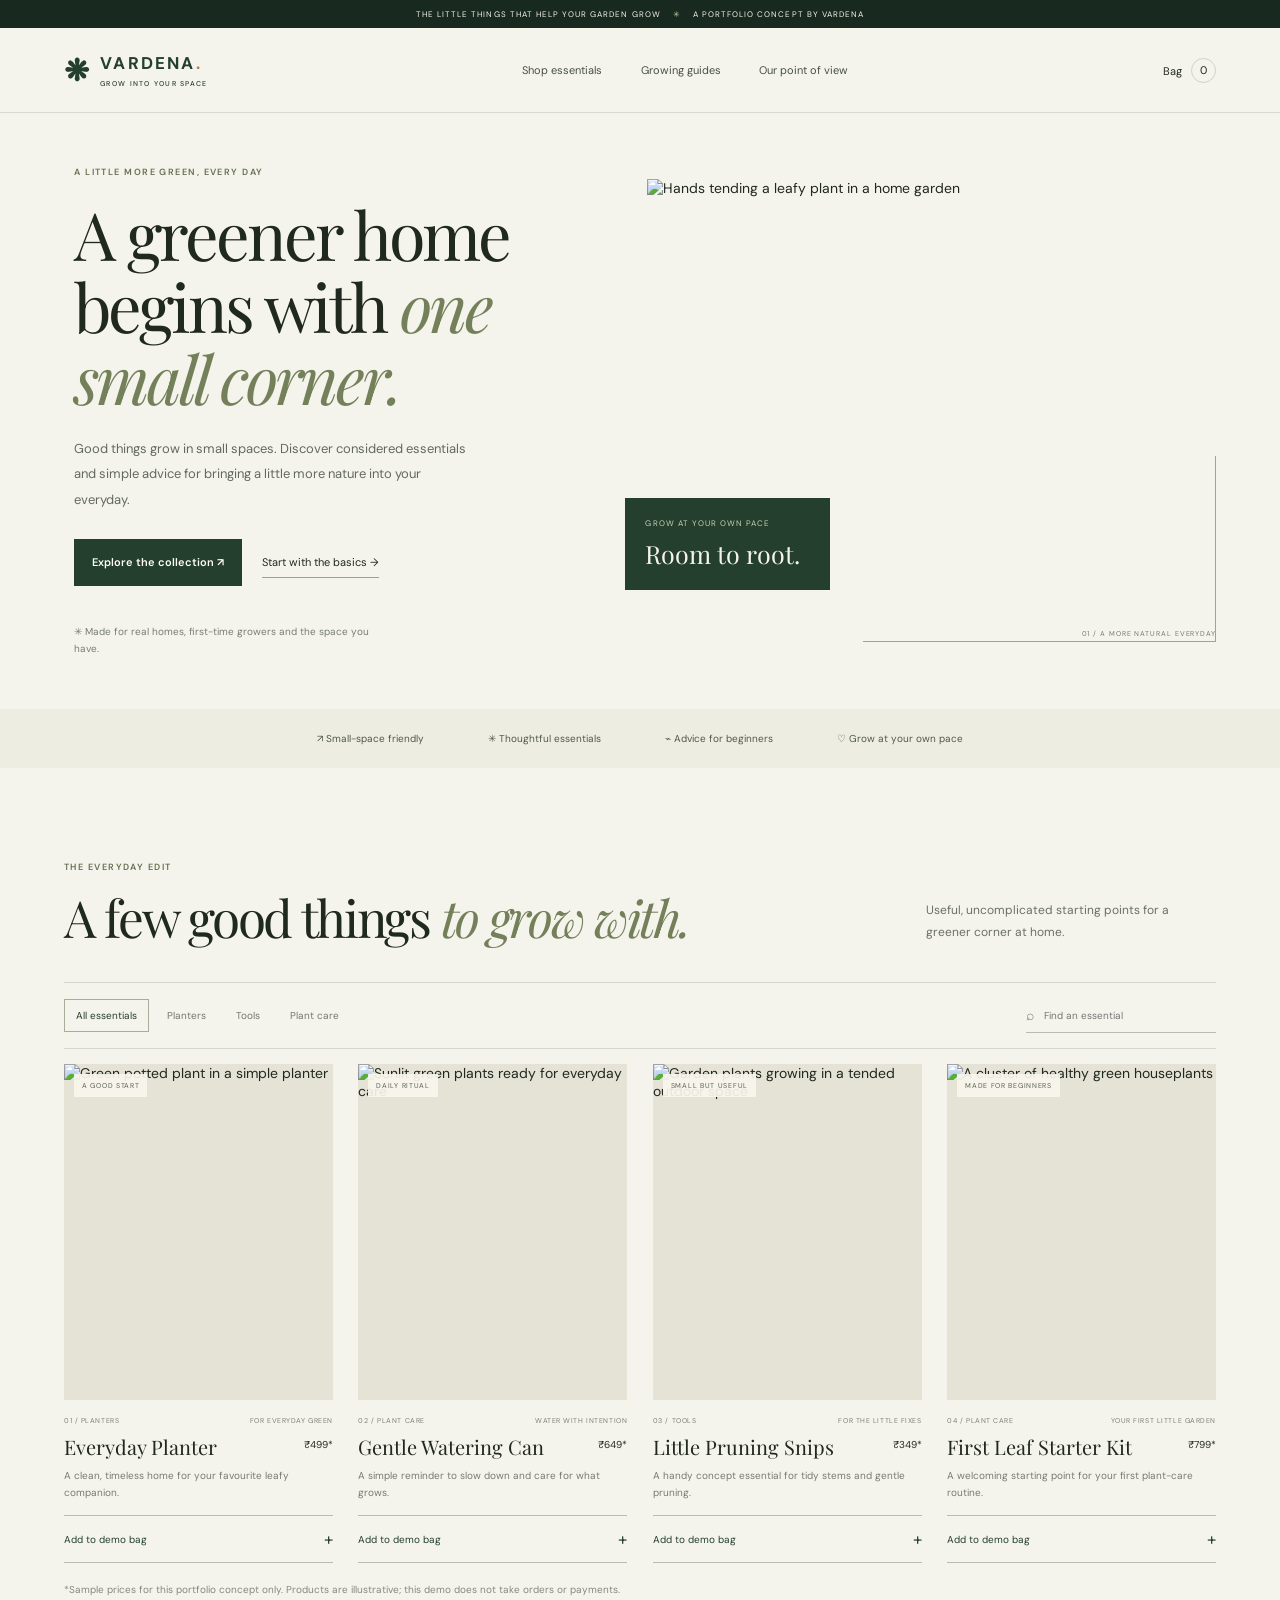
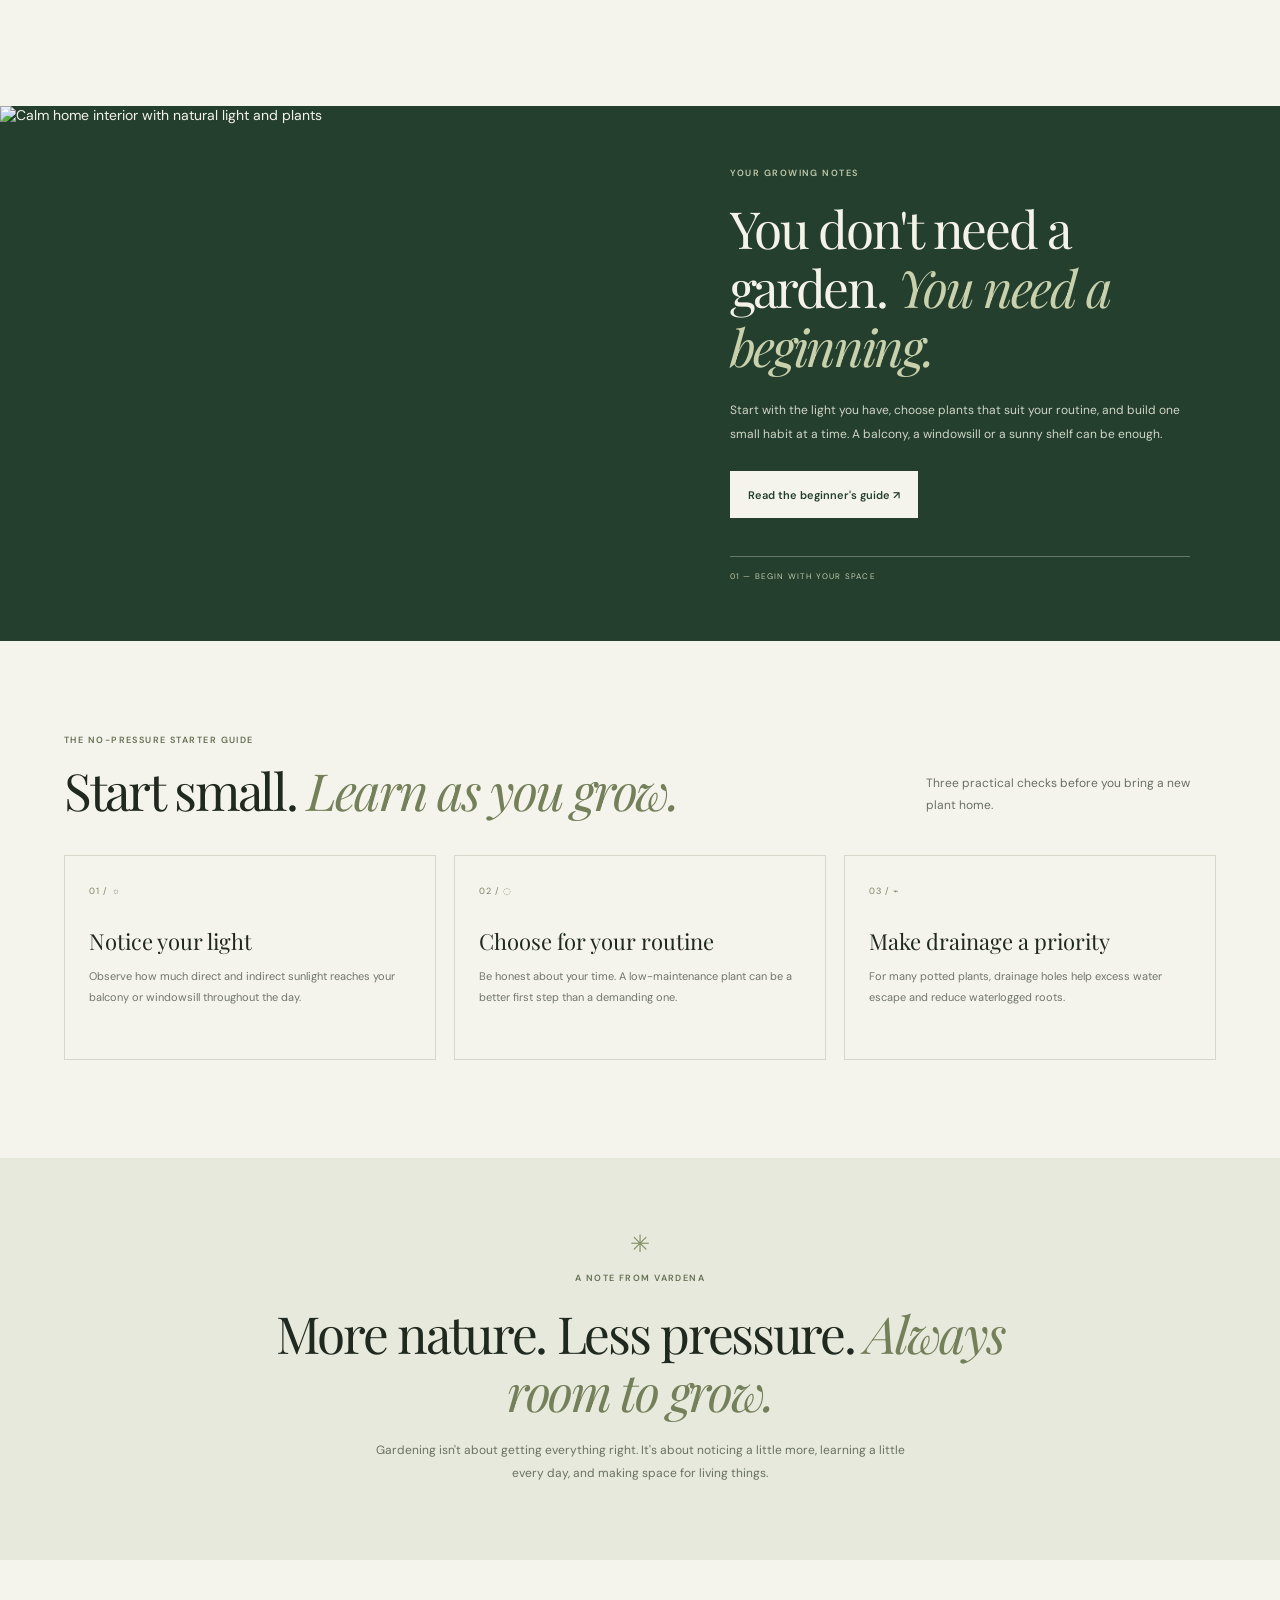
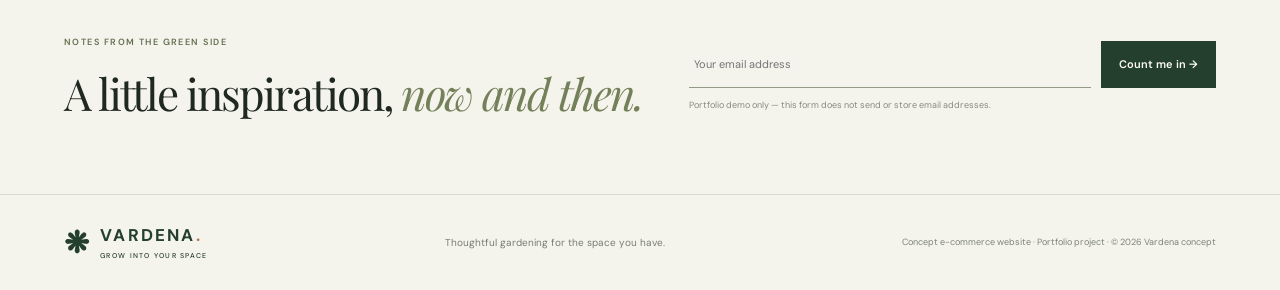
==== index.html @ 40eb4e97 "Add files via upload" ====
<!doctype html>
<html lang="en-IN"><head>
<meta charset="utf-8"><meta name="viewport" content="width=device-width,initial-scale=1">
<meta name="theme-color" content="#f5f4ec">
<meta name="description" content="Thoughtful gardening essentials for balconies, windowsills and small homes. Explore planters, plant-care tools and beginner-friendly growing guides with Vardena.">
<title>Vardena — Thoughtful Gardening for Small Spaces</title>
<meta property="og:title" content="Vardena — Thoughtful Gardening for Small Spaces">
<meta property="og:description" content="Make room for green. Thoughtful gardening essentials for balconies, windowsills and small homes.">
<link rel="preconnect" href="https://fonts.googleapis.com"><link rel="preconnect" href="https://fonts.gstatic.com" crossorigin>
<link href="https://fonts.googleapis.com/css2?family=DM+Sans:wght@400;500;600;700&family=Playfair+Display:wght@400;500;600&display=swap" rel="stylesheet">
<link rel="stylesheet" href="styles.css"><script src="script.js" defer></script></head>
<body><a class="skip" href="#main">Skip to content</a>
<div class="announcement">THE LITTLE THINGS THAT HELP YOUR GARDEN GROW <span>✳</span> A PORTFOLIO CONCEPT BY VARDENA</div>
<header><a class="brand" href="#"><span class="mark">❋</span><span>VARDENA<span class="period">.</span><small>GROW INTO YOUR SPACE</small></span></a><nav><a href="#shop">Shop essentials</a><a href="#guide">Growing guides</a><a href="#about">Our point of view</a></nav><a class="bag" href="#shop">Bag <b id="bag-count">0</b></a></header>
<main id="main">
<section class="hero shell"><div><p class="eyebrow">A LITTLE MORE GREEN, EVERY DAY</p><h1>A greener home begins with <em>one small corner.</em></h1><p class="intro">Good things grow in small spaces. Discover considered essentials and simple advice for bringing a little more nature into your everyday.</p><div class="actions"><a class="button dark" href="#shop">Explore the collection ↗</a><a class="underlink" href="#guide">Start with the basics →</a></div><p class="note">✳ Made for real homes, first-time growers and the space you have.</p></div>
<div class="hero-photo"><img src="https://images.unsplash.com/photo-1416879595882-3373a0480b5b?auto=format&fit=crop&w=1200&q=85" alt="Hands tending a leafy plant in a home garden"><div class="photo-label"><small>GROW AT YOUR OWN PACE</small><strong>Room to root.</strong></div><span class="caption">01 / A MORE NATURAL EVERYDAY</span></div></section>
<div class="values"><span>↗ Small-space friendly</span><span>✳ Thoughtful essentials</span><span>⌁ Advice for beginners</span><span>♡ Grow at your own pace</span></div>
<section class="shop shell" id="shop"><div class="section-head"><div><p class="eyebrow">THE EVERYDAY EDIT</p><h2>A few good things <em>to grow with.</em></h2></div><p>Useful, uncomplicated starting points for a greener corner at home.</p></div>
<div class="tools"><div class="filters"><button class="filter active" data-filter="all" aria-pressed="true">All essentials</button><button class="filter" data-filter="planters" aria-pressed="false">Planters</button><button class="filter" data-filter="tools" aria-pressed="false">Tools</button><button class="filter" data-filter="care" aria-pressed="false">Plant care</button></div><label class="search">⌕ <input id="search" type="search" placeholder="Find an essential" aria-label="Search products"></label></div>
<div class="products">
<article class="product" data-category="planters" data-search="everyday ceramic planter pot plant"><div class="product-image"><span class="tag">A GOOD START</span><img src="https://images.unsplash.com/photo-1485955900006-10f4d324d411?auto=format&fit=crop&w=800&q=80" alt="Green potted plant in a simple planter" loading="lazy"></div><p class="meta">01 / PLANTERS <span>FOR EVERYDAY GREEN</span></p><div class="product-title"><h3>Everyday Planter</h3><span>₹499*</span></div><p class="description">A clean, timeless home for your favourite leafy companion.</p><button class="add" data-add="Everyday Planter">Add to demo bag <span>+</span></button></article>
<article class="product" data-category="care" data-search="watering can gentle watering plant care"><div class="product-image"><span class="tag">DAILY RITUAL</span><img src="https://images.unsplash.com/photo-1501004318641-b39e6451bec6?auto=format&fit=crop&w=800&q=80" alt="Sunlit green plants ready for everyday care" loading="lazy"></div><p class="meta">02 / PLANT CARE <span>WATER WITH INTENTION</span></p><div class="product-title"><h3>Gentle Watering Can</h3><span>₹649*</span></div><p class="description">A simple reminder to slow down and care for what grows.</p><button class="add" data-add="Gentle Watering Can">Add to demo bag <span>+</span></button></article>
<article class="product" data-category="tools" data-search="pruning snips garden tool trim leaves"><div class="product-image"><span class="tag">SMALL BUT USEFUL</span><img src="https://images.unsplash.com/photo-1466692476868-aef1dfb1e735?auto=format&fit=crop&w=800&q=80" alt="Garden plants growing in a tended outdoor space" loading="lazy"></div><p class="meta">03 / TOOLS <span>FOR THE LITTLE FIXES</span></p><div class="product-title"><h3>Little Pruning Snips</h3><span>₹349*</span></div><p class="description">A handy concept essential for tidy stems and gentle pruning.</p><button class="add" data-add="Little Pruning Snips">Add to demo bag <span>+</span></button></article>
<article class="product" data-category="care" data-search="plant starter kit soil beginner leaf care"><div class="product-image"><span class="tag">MADE FOR BEGINNERS</span><img src="https://images.unsplash.com/photo-1497250681960-ef046c08a56e?auto=format&fit=crop&w=800&q=80" alt="A cluster of healthy green houseplants" loading="lazy"></div><p class="meta">04 / PLANT CARE <span>YOUR FIRST LITTLE GARDEN</span></p><div class="product-title"><h3>First Leaf Starter Kit</h3><span>₹799*</span></div><p class="description">A welcoming starting point for your first plant-care routine.</p><button class="add" data-add="First Leaf Starter Kit">Add to demo bag <span>+</span></button></article></div>
<p class="fine">*Sample prices for this portfolio concept only. Products are illustrative; this demo does not take orders or payments.</p><p id="no-results" hidden>No essentials match. Try another word or category.</p></section>
<section class="guide" id="guide"><img src="https://images.unsplash.com/photo-1494438639946-1ebd1d20bf85?auto=format&fit=crop&w=1200&q=80" alt="Calm home interior with natural light and plants" loading="lazy"><div><p class="eyebrow">YOUR GROWING NOTES</p><h2>You don't need a garden. <em>You need a beginning.</em></h2><p>Start with the light you have, choose plants that suit your routine, and build one small habit at a time. A balcony, a windowsill or a sunny shelf can be enough.</p><a class="button light" href="#starter">Read the beginner's guide ↗</a><small>01 — BEGIN WITH YOUR SPACE</small></div></section>
<section class="starter shell" id="starter"><div class="section-head"><div><p class="eyebrow">THE NO-PRESSURE STARTER GUIDE</p><h2>Start small. <em>Learn as you grow.</em></h2></div><p>Three practical checks before you bring a new plant home.</p></div><div class="tips"><article><span>01 / ☼</span><h3>Notice your light</h3><p>Observe how much direct and indirect sunlight reaches your balcony or windowsill throughout the day.</p></article><article><span>02 / ◌</span><h3>Choose for your routine</h3><p>Be honest about your time. A low-maintenance plant can be a better first step than a demanding one.</p></article><article><span>03 / ⌁</span><h3>Make drainage a priority</h3><p>For many potted plants, drainage holes help excess water escape and reduce waterlogged roots.</p></article></div></section>
<section class="manifesto" id="about"><span>✳</span><p class="eyebrow">A NOTE FROM VARDENA</p><h2>More nature. Less pressure. <em>Always room to grow.</em></h2><p>Gardening isn't about getting everything right. It's about noticing a little more, learning a little every day, and making space for living things.</p></section>
<section class="newsletter shell"><div><p class="eyebrow">NOTES FROM THE GREEN SIDE</p><h2>A little inspiration, <em>now and then.</em></h2></div><form id="newsletter"><label class="visually-hidden" for="email">Email address</label><input id="email" type="email" placeholder="Your email address" required><button class="button dark" type="submit">Count me in →</button><p id="form-note">Portfolio demo only — this form does not send or store email addresses.</p></form></section>
</main><footer><a class="brand" href="#"><span class="mark">❋</span><span>VARDENA<span class="period">.</span><small>GROW INTO YOUR SPACE</small></span></a><p>Thoughtful gardening for the space you have.</p><small>Concept e-commerce website · Portfolio project · © 2026 Vardena concept</small></footer><div id="toast" role="status" aria-live="polite"></div>
</body></html>
---- styles.css ----
:root{--paper:#f5f4ec;--deep:#eeede2;--ink:#20291f;--forest:#243f2e;--dark:#182a20;--muted:#687064;--serif:"Playfair Display",Georgia,serif;--sans:"DM Sans",Arial,sans-serif}*{box-sizing:border-box}html{scroll-behavior:smooth;scroll-padding-top:85px}body{margin:0;background:var(--paper);color:var(--ink);font:14px var(--sans)}a{color:inherit;text-decoration:none}img{display:block;max-width:100%}button,input{font:inherit}button:focus-visible,a:focus-visible,input:focus-visible{outline:2px solid #71855c;outline-offset:3px}.skip{position:absolute;top:-100px}.skip:focus{top:8px;left:8px;background:var(--forest);color:white;padding:12px;z-index:10}.announcement{background:var(--dark);color:#f5f2e8;text-align:center;padding:9px;font-size:8px;letter-spacing:.13em}.announcement span{color:#c6cda8;margin:0 9px}header{min-height:85px;padding:12px 5%;display:flex;align-items:center;justify-content:space-between;gap:20px;border-bottom:1px solid #d9d9ce}.brand{display:flex;align-items:center;gap:9px;color:var(--forest);font-weight:700;letter-spacing:.13em;font-size:17px}.mark{font-size:30px}.brand small{display:block;margin-top:5px;font-size:7px;font-weight:500;letter-spacing:.18em}.period{color:#b57b52}nav{display:flex;gap:clamp(14px,3vw,40px);font-size:11px;color:#465044}.bag{font-size:11px}.bag b{display:inline-grid;place-items:center;border:1px solid #d0d2c6;border-radius:50%;width:25px;height:25px;margin-left:6px;font-weight:400}.shell{width:min(1280px,90%);margin:auto}.hero{display:grid;grid-template-columns:.95fr 1.05fr;align-items:center;gap:6%;padding-top:52px;padding-bottom:52px}.hero>div:first-child{padding-left:2%;max-width:510px}.eyebrow{font-size:9px;letter-spacing:.16em;font-weight:600;color:#647052;margin:0 0 18px;line-height:1.7}h1,h2{font-family:var(--serif);font-weight:400;letter-spacing:-.045em}h1{font-size:clamp(43px,5.2vw,70px);line-height:1.08;margin:0 0 22px}h1 em,h2 em{color:#74805a;font-weight:400}.intro{font-size:13px;line-height:1.95;color:#626a5f;max-width:400px;margin-bottom:27px}.actions{display:flex;align-items:center;gap:20px;flex-wrap:wrap}.button{display:inline-flex;align-items:center;justify-content:center;gap:14px;min-height:47px;padding:0 18px;font-size:11px;font-weight:600;border:0;cursor:pointer}.dark{background:var(--forest);color:#fffdf4}.dark:hover{background:#35543a}.light{background:var(--paper);color:var(--forest)}.underlink{font-size:11px;border-bottom:1px solid #9aa18d;padding:8px 0}.note{margin:37px 0 0;max-width:300px;color:#777d70;font-size:10px;line-height:1.7}.hero-photo{position:relative;padding:0 18px 23px 0}.hero-photo>img{width:100%;height:440px;object-fit:cover}.hero-photo:after{content:"";position:absolute;right:0;bottom:0;width:62%;height:40%;border-right:1px solid #a0a77c;border-bottom:1px solid #a0a77c;pointer-events:none}.photo-label{position:absolute;left:-22px;bottom:52px;background:var(--forest);color:#f5f2e8;padding:20px;width:205px}.photo-label small{display:block;font-size:8px;letter-spacing:.13em;color:#c9d0ae;margin-bottom:9px}.photo-label strong{font:25px var(--serif)}.caption{position:absolute;bottom:4px;right:0;color:#747b6b;font-size:7px;letter-spacing:.13em}.values{display:flex;justify-content:center;gap:clamp(20px,5vw,75px);flex-wrap:wrap;background:var(--deep);padding:23px 5%;color:#505a49;font-size:10px}.shop,.starter{padding-top:92px;padding-bottom:98px}.section-head{display:flex;align-items:end;justify-content:space-between;gap:35px;margin-bottom:35px}.section-head .eyebrow{margin-bottom:13px}h2{font-size:clamp(35px,4vw,52px);line-height:1.15;margin:0}.section-head>p{max-width:290px;color:#697064;font-size:12px;line-height:1.85;margin:0 0 4px}.tools{display:flex;justify-content:space-between;align-items:center;gap:20px;padding:15px 0;border-block:1px solid #d5d7ca;margin-bottom:15px}.filters{display:flex;flex-wrap:wrap;gap:6px}.filter{background:transparent;border:1px solid transparent;padding:9px 11px;color:#72786d;font-size:10px;cursor:pointer}.filter.active,.filter:hover{border-color:#a7ad99;color:var(--forest)}.search{display:flex;align-items:center;gap:8px;border-bottom:1px solid #b8bcae;padding:8px 0;min-width:190px;color:#747b6c}.search input{border:0;outline:0;background:transparent;min-width:0;width:100%;font-size:10px}.products{display:grid;grid-template-columns:repeat(4,minmax(0,1fr));gap:clamp(14px,2vw,28px)}.product[hidden]{display:none}.product-image{position:relative;aspect-ratio:.8;overflow:hidden;background:#e5e2d6}.product-image img{width:100%;height:100%;object-fit:cover;transition:transform .4s}.product-image:hover img{transform:scale(1.04)}.tag{position:absolute;z-index:1;left:10px;top:10px;background:#f8f6edeb;padding:7px 8px;font-size:7px;letter-spacing:.1em;color:#59624f}.meta{display:flex;justify-content:space-between;gap:5px;margin:16px 0 9px;font-size:7px;letter-spacing:.08em;color:#7b8173}.meta span{text-align:right}.product-title{display:flex;justify-content:space-between;gap:8px;align-items:start}.product-title h3{font:20px/1.3 var(--serif);margin:0 0 7px}.product-title>span{font-size:10px;padding-top:4px;white-space:nowrap}.description{min-height:36px;color:#767b70;font-size:10px;line-height:1.7;margin:0 0 12px}.add{width:100%;display:flex;justify-content:space-between;align-items:center;background:transparent;border:0;border-block:1px solid #b7bdae;padding:12px 0;font-size:10px;color:var(--forest);cursor:pointer}.add span{font-size:17px}.fine,#no-results{font-size:10px;line-height:1.7;color:#84897d;margin-top:18px}.guide{display:grid;grid-template-columns:1fr 1fr;background:var(--forest);color:#f5f3e9}.guide>img{width:100%;height:100%;min-height:450px;object-fit:cover}.guide>div{padding:60px clamp(35px,7vw,105px);display:flex;flex-direction:column;align-items:flex-start;justify-content:center}.guide .eyebrow{color:#c1c9ab}.guide h2{font-size:clamp(36px,4vw,52px);margin-bottom:22px}.guide h2 em{color:#c8d0ac}.guide div>p:not(.eyebrow){font-size:12px;line-height:2;color:#d0d5c6;margin:0 0 25px}.guide small{margin-top:38px;padding-top:14px;border-top:1px solid #ffffff4d;width:100%;font-size:8px;letter-spacing:.15em;color:#c1c9ab}.tips{display:grid;grid-template-columns:repeat(3,1fr);gap:18px}.tips article{border:1px solid #d5d7ca;padding:24px;min-height:205px}.tips article>span{font-size:9px;letter-spacing:.12em;color:#7a8564}.tips h3{font:22px var(--serif);margin:28px 0 10px}.tips p{font-size:11px;line-height:1.85;color:#70766b;margin:0}.manifesto{background:#e8e9dd;text-align:center;padding:70px 7% 75px}.manifesto>span{font-size:24px;color:#87936a}.manifesto .eyebrow{margin:12px 0 17px}.manifesto h2{max-width:750px;margin:0 auto 18px}.manifesto>p:last-child{max-width:540px;margin:auto;font-size:12px;line-height:1.9;color:#697064}.newsletter{display:grid;grid-template-columns:1fr .9fr;gap:40px;align-items:center;padding-top:75px;padding-bottom:75px}.newsletter h2{font-size:clamp(33px,3.5vw,44px)}.newsletter form{display:grid;grid-template-columns:1fr auto;gap:10px}.newsletter input{min-width:0;border:0;border-bottom:1px solid #929987;background:transparent;padding:0 5px;min-height:47px;font-size:11px}.newsletter form p{grid-column:1/-1;color:#858a7f;font-size:9px;line-height:1.7;margin:0}footer{display:flex;align-items:center;justify-content:space-between;gap:22px;flex-wrap:wrap;border-top:1px solid #d9d9ce;padding:28px 5%}footer p{font-size:10px;color:#777d71;margin:0}footer>small{font-size:9px;color:#7c8276}#toast{position:fixed;right:20px;bottom:20px;max-width:min(380px,calc(100vw - 40px));z-index:20;background:var(--dark);color:#f7f4e9;padding:14px 18px;font-size:11px;line-height:1.6;box-shadow:0 8px 30px #0002;opacity:0;transform:translateY(10px);transition:.2s;pointer-events:none}#toast.show{opacity:1;transform:translateY(0)}.visually-hidden{position:absolute;width:1px;height:1px;padding:0;margin:-1px;overflow:hidden;clip:rect(0,0,0,0);white-space:nowrap;border:0}
@media(max-width:850px){header nav{gap:13px;font-size:10px}.hero{gap:4%}.hero-photo>img{height:370px}.products{grid-template-columns:repeat(2,minmax(0,1fr));gap:32px 20px}.guide>div{padding:42px 6%}.newsletter{gap:22px}}
@media(max-width:620px){html{scroll-padding-top:70px}.announcement{font-size:7px;letter-spacing:.06em}header{min-height:74px;flex-wrap:wrap;padding:13px 5%;gap:13px}.brand{font-size:15px}.mark{font-size:27px}header nav{order:3;width:100%;justify-content:space-between;border-top:1px solid #d9d9ce;padding-top:10px;font-size:10px}.bag{margin-left:auto}.hero{grid-template-columns:1fr;padding-top:40px;padding-bottom:42px;gap:27px}.hero>div:first-child{padding:0}h1{font-size:clamp(42px,11.5vw,60px)}.intro{font-size:13px}.note{margin-top:26px}.hero-photo{margin-left:12px;padding-right:13px}.hero-photo>img{height:330px}.photo-label{left:-12px;bottom:40px;width:185px;padding:17px}.values{justify-content:flex-start;gap:15px 20px;padding:18px 5%;font-size:9px}.values span{width:calc(50% - 10px)}.shop,.starter{padding-top:62px;padding-bottom:65px}.section-head{display:block;margin-bottom:25px}.section-head>p{margin-top:14px}.tools{align-items:stretch;flex-direction:column;gap:9px}.filter{padding:8px;font-size:9px}.search{width:100%}.products{gap:27px 13px}.product-image{aspect-ratio:.74}.tag{left:7px;top:7px;font-size:6px;padding:6px}.meta{flex-direction:column;margin-top:12px}.meta span{text-align:left}.product-title{display:block}.product-title h3{font-size:18px;margin-bottom:4px}.product-title>span{display:block;padding:0 0 7px}.description{min-height:0}.add{font-size:9px}.guide{grid-template-columns:1fr}.guide>img{height:280px;min-height:280px}.guide>div{padding:42px 7%}.guide h2{font-size:42px}.guide small{margin-top:28px}.tips{grid-template-columns:1fr;gap:12px}.tips article{min-height:0;padding:22px}.tips h3{margin-top:20px}.manifesto{padding:53px 6%}.manifesto h2{font-size:38px}.newsletter{grid-template-columns:1fr;gap:22px;padding-top:55px;padding-bottom:55px}.newsletter h2{font-size:37px}.newsletter form{gap:7px}.newsletter .button{padding:0 12px;font-size:10px}footer{padding:25px 5%;gap:13px}footer p{width:calc(100% - 150px);text-align:right;line-height:1.7}footer>small{width:100%;border-top:1px solid #d9d9ce;padding-top:15px;line-height:1.6}}
@media(prefers-reduced-motion:reduce){*,*::before,*::after{scroll-behavior:auto!important;transition-duration:.01ms!important}}
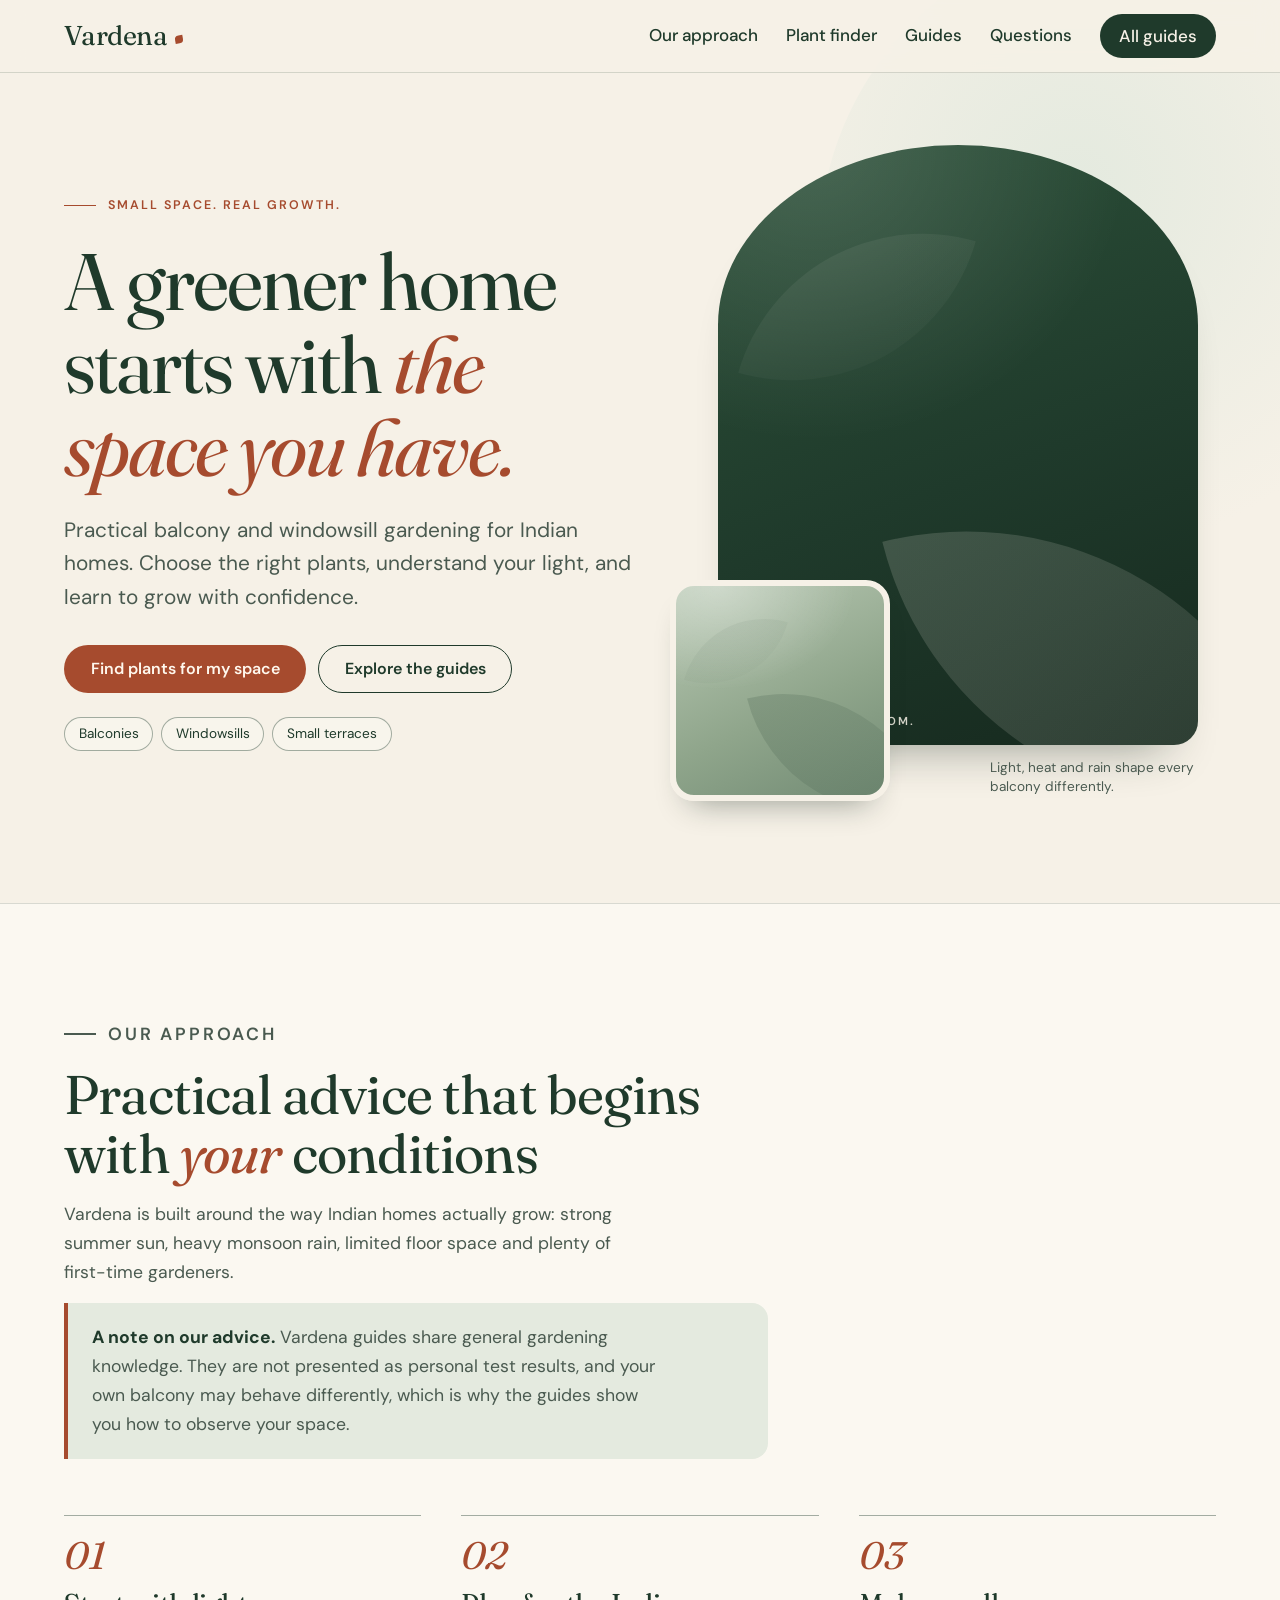
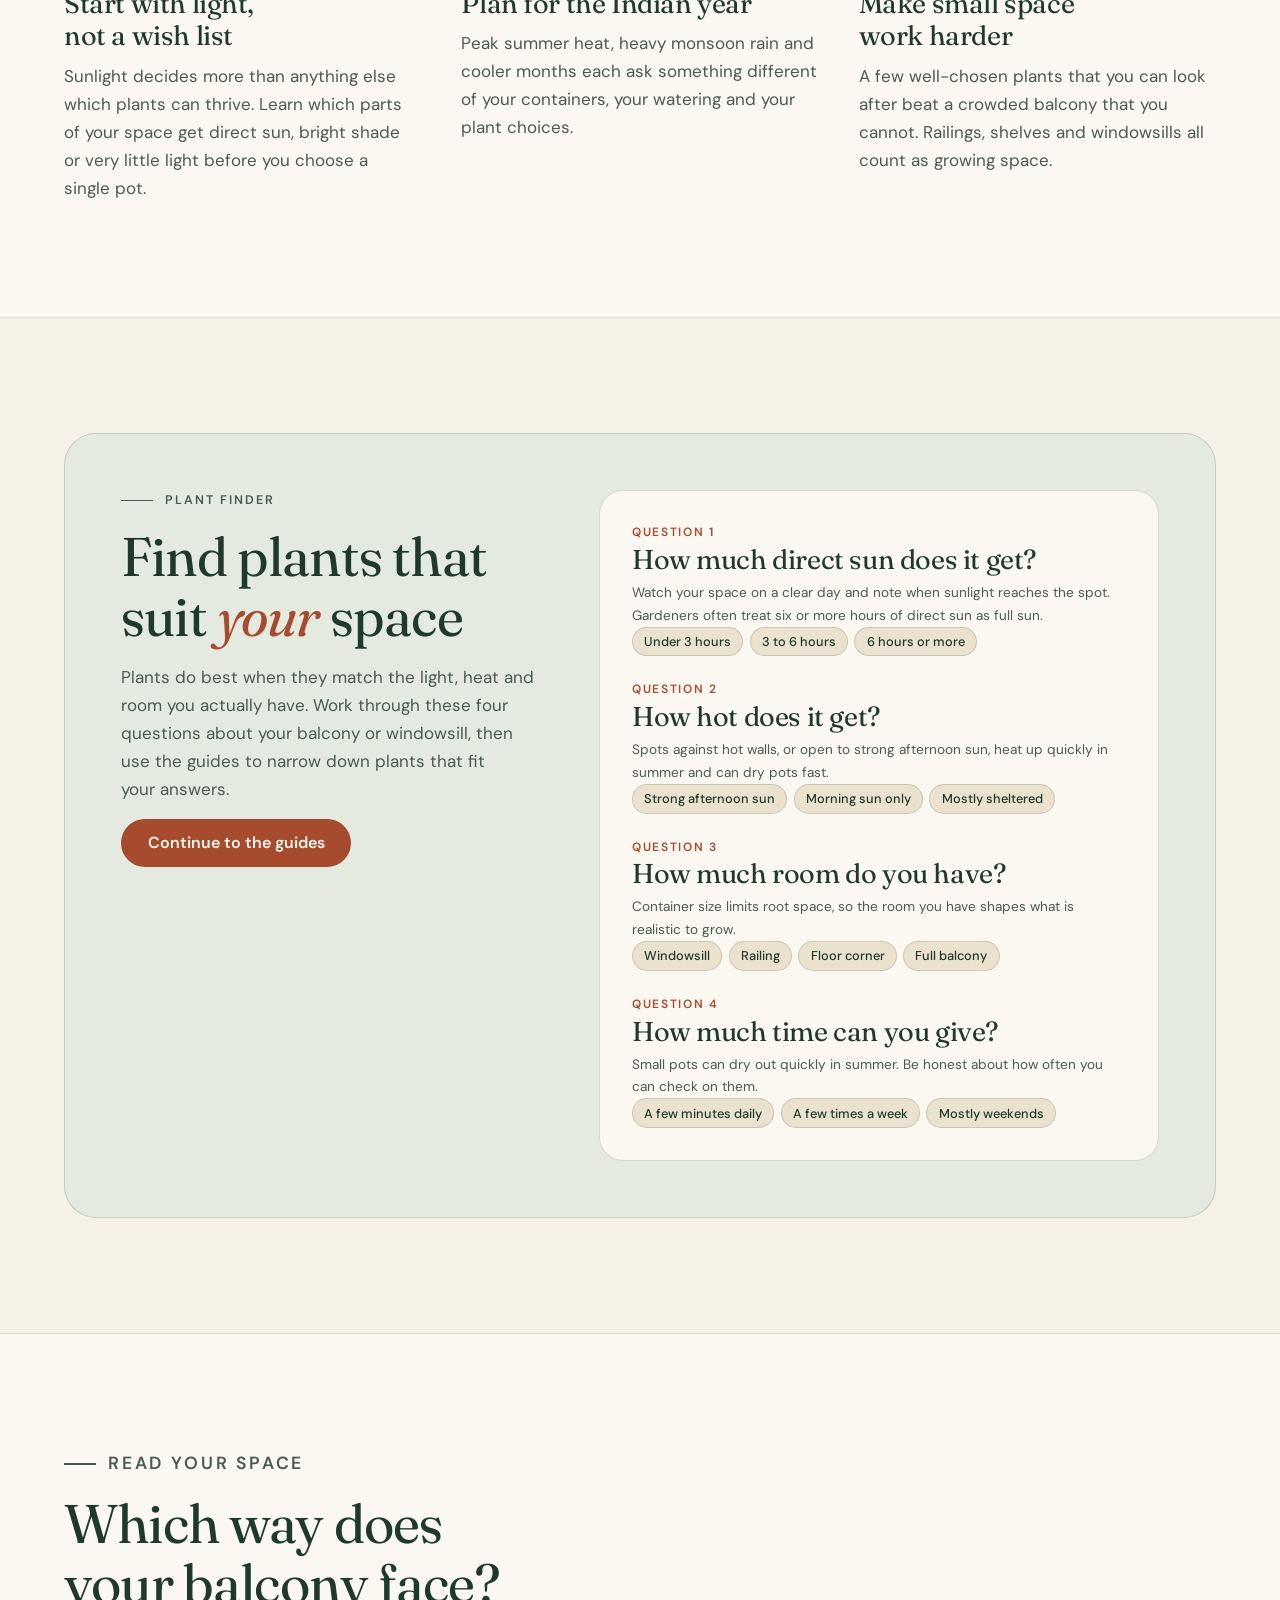
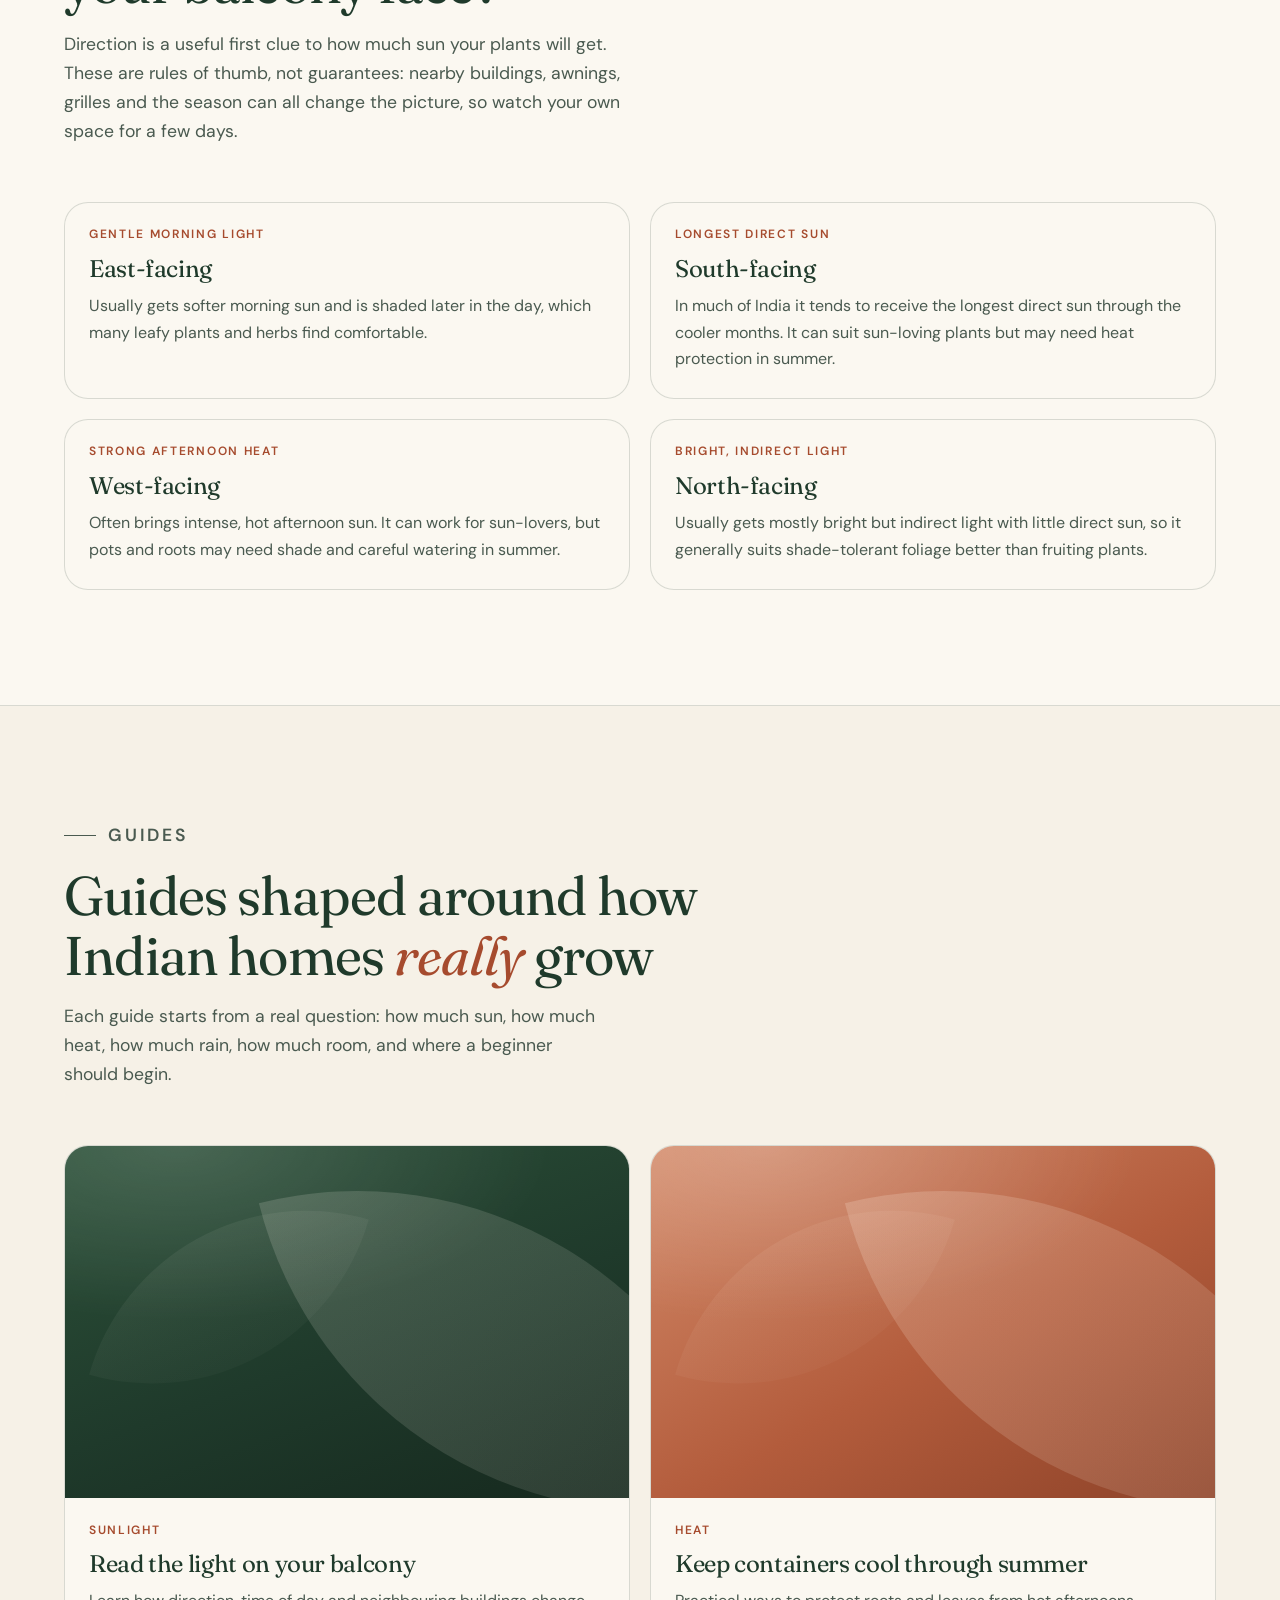
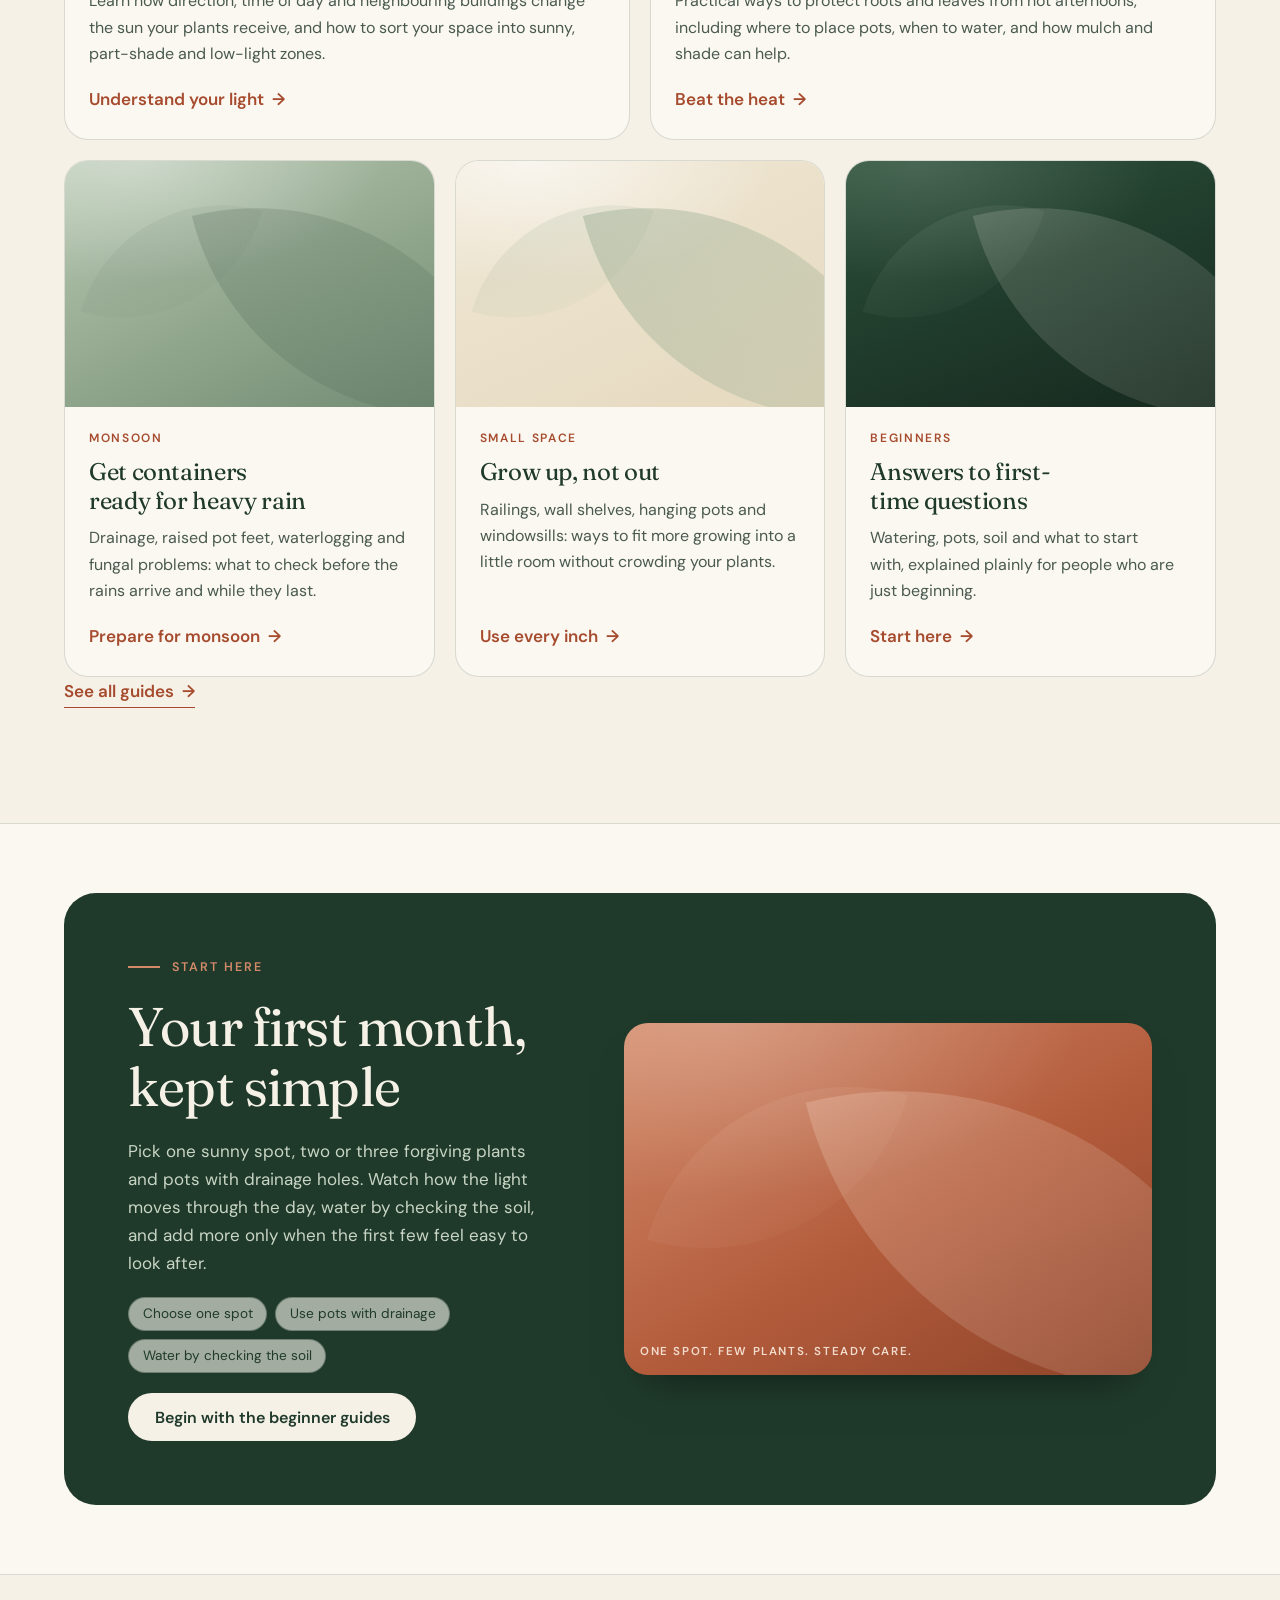
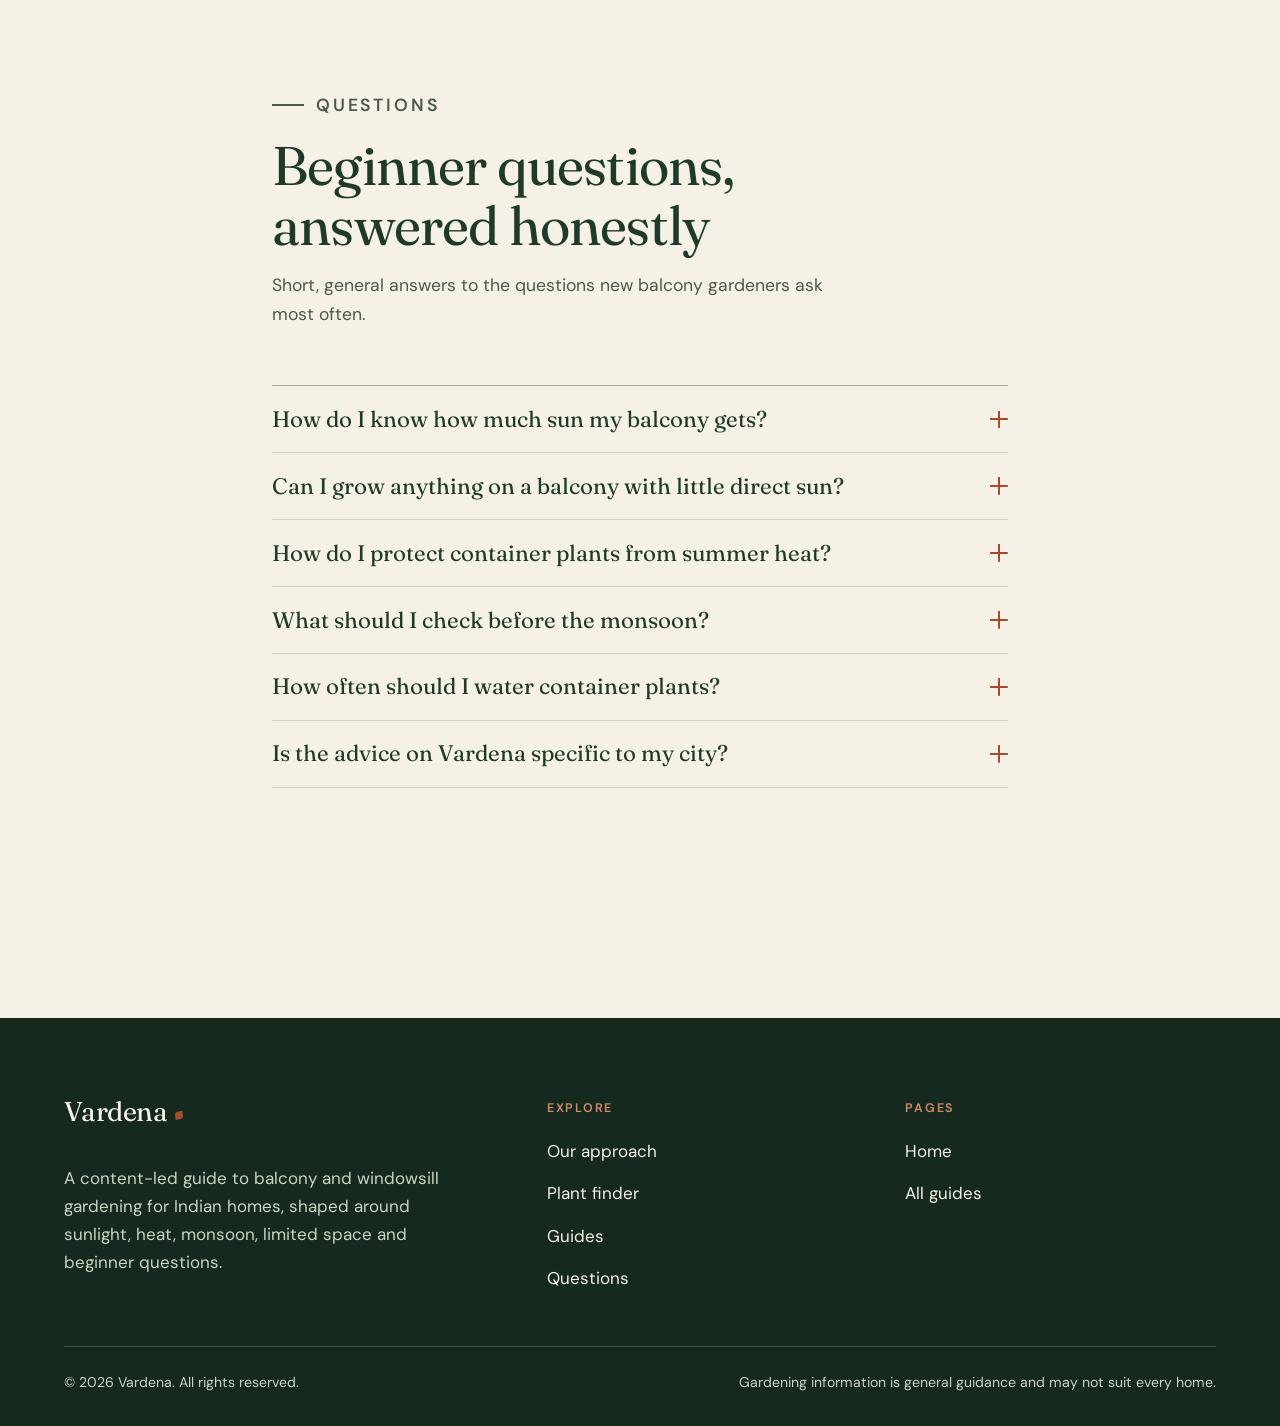
==== commit 10f3e1db: "Update index.html" ====
--- a/index.html
+++ b/index.html
@@ -1,32 +1,495 @@
-<!doctype html>
-<html lang="en-IN"><head>
-<meta charset="utf-8"><meta name="viewport" content="width=device-width,initial-scale=1">
-<meta name="theme-color" content="#f5f4ec">
-<meta name="description" content="Thoughtful gardening essentials for balconies, windowsills and small homes. Explore planters, plant-care tools and beginner-friendly growing guides with Vardena.">
-<title>Vardena — Thoughtful Gardening for Small Spaces</title>
-<meta property="og:title" content="Vardena — Thoughtful Gardening for Small Spaces">
-<meta property="og:description" content="Make room for green. Thoughtful gardening essentials for balconies, windowsills and small homes.">
-<link rel="preconnect" href="https://fonts.googleapis.com"><link rel="preconnect" href="https://fonts.gstatic.com" crossorigin>
-<link href="https://fonts.googleapis.com/css2?family=DM+Sans:wght@400;500;600;700&family=Playfair+Display:wght@400;500;600&display=swap" rel="stylesheet">
-<link rel="stylesheet" href="styles.css"><script src="script.js" defer></script></head>
-<body><a class="skip" href="#main">Skip to content</a>
-<div class="announcement">THE LITTLE THINGS THAT HELP YOUR GARDEN GROW <span>✳</span> A PORTFOLIO CONCEPT BY VARDENA</div>
-<header><a class="brand" href="#"><span class="mark">❋</span><span>VARDENA<span class="period">.</span><small>GROW INTO YOUR SPACE</small></span></a><nav><a href="#shop">Shop essentials</a><a href="#guide">Growing guides</a><a href="#about">Our point of view</a></nav><a class="bag" href="#shop">Bag <b id="bag-count">0</b></a></header>
-<main id="main">
-<section class="hero shell"><div><p class="eyebrow">A LITTLE MORE GREEN, EVERY DAY</p><h1>A greener home begins with <em>one small corner.</em></h1><p class="intro">Good things grow in small spaces. Discover considered essentials and simple advice for bringing a little more nature into your everyday.</p><div class="actions"><a class="button dark" href="#shop">Explore the collection ↗</a><a class="underlink" href="#guide">Start with the basics →</a></div><p class="note">✳ Made for real homes, first-time growers and the space you have.</p></div>
-<div class="hero-photo"><img src="https://images.unsplash.com/photo-1416879595882-3373a0480b5b?auto=format&fit=crop&w=1200&q=85" alt="Hands tending a leafy plant in a home garden"><div class="photo-label"><small>GROW AT YOUR OWN PACE</small><strong>Room to root.</strong></div><span class="caption">01 / A MORE NATURAL EVERYDAY</span></div></section>
-<div class="values"><span>↗ Small-space friendly</span><span>✳ Thoughtful essentials</span><span>⌁ Advice for beginners</span><span>♡ Grow at your own pace</span></div>
-<section class="shop shell" id="shop"><div class="section-head"><div><p class="eyebrow">THE EVERYDAY EDIT</p><h2>A few good things <em>to grow with.</em></h2></div><p>Useful, uncomplicated starting points for a greener corner at home.</p></div>
-<div class="tools"><div class="filters"><button class="filter active" data-filter="all" aria-pressed="true">All essentials</button><button class="filter" data-filter="planters" aria-pressed="false">Planters</button><button class="filter" data-filter="tools" aria-pressed="false">Tools</button><button class="filter" data-filter="care" aria-pressed="false">Plant care</button></div><label class="search">⌕ <input id="search" type="search" placeholder="Find an essential" aria-label="Search products"></label></div>
-<div class="products">
-<article class="product" data-category="planters" data-search="everyday ceramic planter pot plant"><div class="product-image"><span class="tag">A GOOD START</span><img src="https://images.unsplash.com/photo-1485955900006-10f4d324d411?auto=format&fit=crop&w=800&q=80" alt="Green potted plant in a simple planter" loading="lazy"></div><p class="meta">01 / PLANTERS <span>FOR EVERYDAY GREEN</span></p><div class="product-title"><h3>Everyday Planter</h3><span>₹499*</span></div><p class="description">A clean, timeless home for your favourite leafy companion.</p><button class="add" data-add="Everyday Planter">Add to demo bag <span>+</span></button></article>
-<article class="product" data-category="care" data-search="watering can gentle watering plant care"><div class="product-image"><span class="tag">DAILY RITUAL</span><img src="https://images.unsplash.com/photo-1501004318641-b39e6451bec6?auto=format&fit=crop&w=800&q=80" alt="Sunlit green plants ready for everyday care" loading="lazy"></div><p class="meta">02 / PLANT CARE <span>WATER WITH INTENTION</span></p><div class="product-title"><h3>Gentle Watering Can</h3><span>₹649*</span></div><p class="description">A simple reminder to slow down and care for what grows.</p><button class="add" data-add="Gentle Watering Can">Add to demo bag <span>+</span></button></article>
-<article class="product" data-category="tools" data-search="pruning snips garden tool trim leaves"><div class="product-image"><span class="tag">SMALL BUT USEFUL</span><img src="https://images.unsplash.com/photo-1466692476868-aef1dfb1e735?auto=format&fit=crop&w=800&q=80" alt="Garden plants growing in a tended outdoor space" loading="lazy"></div><p class="meta">03 / TOOLS <span>FOR THE LITTLE FIXES</span></p><div class="product-title"><h3>Little Pruning Snips</h3><span>₹349*</span></div><p class="description">A handy concept essential for tidy stems and gentle pruning.</p><button class="add" data-add="Little Pruning Snips">Add to demo bag <span>+</span></button></article>
-<article class="product" data-category="care" data-search="plant starter kit soil beginner leaf care"><div class="product-image"><span class="tag">MADE FOR BEGINNERS</span><img src="https://images.unsplash.com/photo-1497250681960-ef046c08a56e?auto=format&fit=crop&w=800&q=80" alt="A cluster of healthy green houseplants" loading="lazy"></div><p class="meta">04 / PLANT CARE <span>YOUR FIRST LITTLE GARDEN</span></p><div class="product-title"><h3>First Leaf Starter Kit</h3><span>₹799*</span></div><p class="description">A welcoming starting point for your first plant-care routine.</p><button class="add" data-add="First Leaf Starter Kit">Add to demo bag <span>+</span></button></article></div>
-<p class="fine">*Sample prices for this portfolio concept only. Products are illustrative; this demo does not take orders or payments.</p><p id="no-results" hidden>No essentials match. Try another word or category.</p></section>
-<section class="guide" id="guide"><img src="https://images.unsplash.com/photo-1494438639946-1ebd1d20bf85?auto=format&fit=crop&w=1200&q=80" alt="Calm home interior with natural light and plants" loading="lazy"><div><p class="eyebrow">YOUR GROWING NOTES</p><h2>You don't need a garden. <em>You need a beginning.</em></h2><p>Start with the light you have, choose plants that suit your routine, and build one small habit at a time. A balcony, a windowsill or a sunny shelf can be enough.</p><a class="button light" href="#starter">Read the beginner's guide ↗</a><small>01 — BEGIN WITH YOUR SPACE</small></div></section>
-<section class="starter shell" id="starter"><div class="section-head"><div><p class="eyebrow">THE NO-PRESSURE STARTER GUIDE</p><h2>Start small. <em>Learn as you grow.</em></h2></div><p>Three practical checks before you bring a new plant home.</p></div><div class="tips"><article><span>01 / ☼</span><h3>Notice your light</h3><p>Observe how much direct and indirect sunlight reaches your balcony or windowsill throughout the day.</p></article><article><span>02 / ◌</span><h3>Choose for your routine</h3><p>Be honest about your time. A low-maintenance plant can be a better first step than a demanding one.</p></article><article><span>03 / ⌁</span><h3>Make drainage a priority</h3><p>For many potted plants, drainage holes help excess water escape and reduce waterlogged roots.</p></article></div></section>
-<section class="manifesto" id="about"><span>✳</span><p class="eyebrow">A NOTE FROM VARDENA</p><h2>More nature. Less pressure. <em>Always room to grow.</em></h2><p>Gardening isn't about getting everything right. It's about noticing a little more, learning a little every day, and making space for living things.</p></section>
-<section class="newsletter shell"><div><p class="eyebrow">NOTES FROM THE GREEN SIDE</p><h2>A little inspiration, <em>now and then.</em></h2></div><form id="newsletter"><label class="visually-hidden" for="email">Email address</label><input id="email" type="email" placeholder="Your email address" required><button class="button dark" type="submit">Count me in →</button><p id="form-note">Portfolio demo only — this form does not send or store email addresses.</p></form></section>
-</main><footer><a class="brand" href="#"><span class="mark">❋</span><span>VARDENA<span class="period">.</span><small>GROW INTO YOUR SPACE</small></span></a><p>Thoughtful gardening for the space you have.</p><small>Concept e-commerce website · Portfolio project · © 2026 Vardena concept</small></footer><div id="toast" role="status" aria-live="polite"></div>
-</body></html>+<!DOCTYPE html>
+<html lang="en-IN">
+<head>
+  <meta charset="utf-8">
+  <meta name="viewport" content="width=device-width, initial-scale=1">
+
+  <title>Vardena | Balcony and Windowsill Gardening for Indian Homes</title>
+  <meta name="description" content="Practical balcony and windowsill gardening for Indian homes. Choose the right plants, understand your light, and learn to grow with confidence.">
+  <meta name="robots" content="index, follow">
+  <meta name="theme-color" content="#F6F1E7">
+  <link rel="canonical" href="https://vardena-garden-store.pages.dev/">
+
+  <!-- Open Graph and social cards -->
+  <meta property="og:type" content="website">
+  <meta property="og:site_name" content="Vardena">
+  <meta property="og:locale" content="en_IN">
+  <meta property="og:title" content="Vardena | Balcony and Windowsill Gardening for Indian Homes">
+  <meta property="og:description" content="Practical balcony and windowsill gardening for Indian homes. Choose the right plants, understand your light, and learn to grow with confidence.">
+  <meta property="og:url" content="https://vardena-garden-store.pages.dev/">
+  <meta name="twitter:card" content="summary">
+  <meta name="twitter:title" content="Vardena | Balcony and Windowsill Gardening for Indian Homes">
+  <meta name="twitter:description" content="Practical balcony and windowsill gardening for Indian homes. Choose the right plants, understand your light, and learn to grow with confidence.">
+
+  <!-- Built-in favicon (no separate image file needed) -->
+  <link rel="icon" href="data:image/svg+xml,%3Csvg xmlns='http://www.w3.org/2000/svg' viewBox='0 0 32 32'%3E%3Crect width='32' height='32' rx='8' fill='%231F3A2B'/%3E%3Cpath d='M9 23c0-9 6-14 15-14 0 9-5 15-15 14z' fill='%23F6F1E7'/%3E%3C/svg%3E">
+
+  <!-- Fonts: Fraunces (display) and DM Sans (body). Fallback fonts are set in styles.css -->
+  <link rel="preconnect" href="https://fonts.googleapis.com">
+  <link rel="preconnect" href="https://fonts.gstatic.com" crossorigin>
+  <link rel="stylesheet" href="https://fonts.googleapis.com/css2?family=DM+Sans:ital,opsz,wght@0,9..40,400;0,9..40,500;0,9..40,600&amp;family=Fraunces:ital,opsz,wght@0,9..144,400;1,9..144,400&amp;display=swap">
+
+  <link rel="stylesheet" href="styles.css">
+
+  <!-- Small file; loads before first paint so the menu never flashes in its no-JavaScript layout -->
+  <script src="script.js"></script>
+
+  <script type="application/ld+json">
+  {
+    "@context": "https://schema.org",
+    "@graph": [
+      {
+        "@type": "WebSite",
+        "@id": "https://vardena-garden-store.pages.dev/#website",
+        "url": "https://vardena-garden-store.pages.dev/",
+        "name": "Vardena",
+        "description": "Practical balcony and windowsill gardening for Indian homes.",
+        "inLanguage": "en-IN",
+        "publisher": { "@id": "https://vardena-garden-store.pages.dev/#organization" }
+      },
+      {
+        "@type": "Organization",
+        "@id": "https://vardena-garden-store.pages.dev/#organization",
+        "name": "Vardena",
+        "url": "https://vardena-garden-store.pages.dev/"
+      },
+      {
+        "@type": "WebPage",
+        "@id": "https://vardena-garden-store.pages.dev/#webpage",
+        "url": "https://vardena-garden-store.pages.dev/",
+        "name": "Vardena | Balcony and Windowsill Gardening for Indian Homes",
+        "description": "Practical balcony and windowsill gardening for Indian homes. Choose the right plants, understand your light, and learn to grow with confidence.",
+        "inLanguage": "en-IN",
+        "isPartOf": { "@id": "https://vardena-garden-store.pages.dev/#website" }
+      },
+      {
+        "@type": "FAQPage",
+        "@id": "https://vardena-garden-store.pages.dev/#faq",
+        "isPartOf": { "@id": "https://vardena-garden-store.pages.dev/#webpage" },
+        "mainEntity": [
+          {
+            "@type": "Question",
+            "name": "How do I know how much sun my balcony gets?",
+            "acceptedAnswer": {
+              "@type": "Answer",
+              "text": "Check the space at a few points on a clear day, such as mid-morning, noon, mid-afternoon and early evening, and note which spots are in direct sun each time. Add up the hours for each spot. Gardeners often treat six or more hours of direct sun as full sun, three to six hours as part sun, and less than three as shade. Direction, nearby buildings, grilles and the season all change the result, so repeat the check when conditions change."
+            }
+          },
+          {
+            "@type": "Question",
+            "name": "Can I grow anything on a balcony with little direct sun?",
+            "acceptedAnswer": {
+              "@type": "Answer",
+              "text": "Yes, but choose carefully. Many leafy and foliage plants cope with less direct light than fruiting vegetables such as tomatoes and chillies, which generally need plenty of sun to crop well. Use your brightest spot for the plants that need it most, and match each plant to the light it actually receives."
+            }
+          },
+          {
+            "@type": "Question",
+            "name": "How do I protect container plants from summer heat?",
+            "acceptedAnswer": {
+              "@type": "Answer",
+              "text": "Keep pots away from hot walls and metal railings where you can, group pots close together so they shade one another, and water in the early morning or evening rather than in the heat of the day. A layer of mulch on the soil surface slows evaporation, and a shade net or cloth can take the edge off the harshest afternoon sun."
+            }
+          },
+          {
+            "@type": "Question",
+            "name": "What should I check before the monsoon?",
+            "acceptedAnswer": {
+              "@type": "Answer",
+              "text": "Make sure every pot has drainage holes and that the holes are not blocked. Lift pots slightly so water can escape instead of pooling underneath, and move delicate plants out of the heaviest rain if you can. During the rains, water less when the soil stays damp, and watch for yellowing leaves, mould or a sour smell from the soil, which can point to waterlogging."
+            }
+          },
+          {
+            "@type": "Question",
+            "name": "How often should I water container plants?",
+            "acceptedAnswer": {
+              "@type": "Answer",
+              "text": "There is no single schedule. Press a finger two to three centimetres into the soil. If it feels dry, water slowly until the excess runs out of the drainage holes. If it feels damp, wait. Pot size, plant type, heat, wind and rain all change how quickly soil dries, so small pots in hot, open spots may need checking more often in summer."
+            }
+          },
+          {
+            "@type": "Question",
+            "name": "Is the advice on Vardena specific to my city?",
+            "acceptedAnswer": {
+              "@type": "Answer",
+              "text": "Not exactly. Vardena guides share general principles for balcony and windowsill growing in Indian homes. Climate varies widely between cities, and even between floors of the same building, so use the guides as a starting point, observe your own space, and ask a local nursery which plants suit your area."
+            }
+          }
+        ]
+      }
+    ]
+  }
+  </script>
+</head>
+
+<body>
+  <a class="skip-link" href="#main">Skip to main content</a>
+
+  <header class="site-header">
+    <div class="container site-header__inner">
+      <a class="brand" href="index.html">Vardena<span class="brand__dot" aria-hidden="true"></span></a>
+
+      <button class="nav-toggle" type="button" aria-expanded="false" aria-controls="site-nav">
+        <span class="nav-toggle__icon" aria-hidden="true"></span>
+        <span class="nav-toggle__label">Menu</span>
+      </button>
+
+      <nav class="site-nav" id="site-nav" aria-label="Main">
+        <ul class="site-nav__list">
+          <li><a href="#approach">Our approach</a></li>
+          <li><a href="#plant-finder">Plant finder</a></li>
+          <li><a href="#guides">Guides</a></li>
+          <li><a href="#faq">Questions</a></li>
+          <li><a class="nav-cta" href="Guide.html">All guides</a></li>
+        </ul>
+      </nav>
+    </div>
+  </header>
+
+  <main id="main" tabindex="-1">
+
+    <!-- HERO -->
+    <section class="hero" aria-labelledby="hero-title">
+      <div class="container hero__grid">
+        <div class="hero__content">
+          <p class="eyebrow">SMALL SPACE. REAL GROWTH.</p>
+          <h1 id="hero-title">A greener home starts with <em>the space you have.</em></h1>
+          <p class="lead">Practical balcony and windowsill gardening for Indian homes. Choose the right plants, understand your light, and learn to grow with confidence.</p>
+          <div class="hero__actions">
+            <a class="btn btn--primary" href="#plant-finder">Find plants for my space</a>
+            <a class="btn btn--secondary" href="#guides">Explore the guides</a>
+          </div>
+          <ul class="pill-list" aria-label="Spaces Vardena covers">
+            <li>Balconies</li>
+            <li>Windowsills</li>
+            <li>Small terraces</li>
+          </ul>
+        </div>
+
+        <div class="hero__media">
+          <div class="media media--forest media--arch" aria-hidden="true">
+            <span class="media__label">Light. Heat. Rain. Room.</span>
+          </div>
+          <div class="hero__inset media media--sage media--square" aria-hidden="true"></div>
+          <p class="hero__caption">Light, heat and rain shape every balcony differently.</p>
+        </div>
+      </div>
+    </section>
+
+    <!-- APPROACH -->
+    <section class="section section--paper" id="approach" aria-labelledby="approach-title">
+      <div class="container">
+        <div class="section-head reveal">
+          <p class="eyebrow">Our approach</p>
+          <h2 id="approach-title">Practical advice that begins with <em>your</em> conditions</h2>
+          <p>Vardena is built around the way Indian homes actually grow: strong summer sun, heavy monsoon rain, limited floor space and plenty of first-time gardeners.</p>
+          <div class="callout">
+            <p><strong>A note on our advice.</strong> Vardena guides share general gardening knowledge. They are not presented as personal test results, and your own balcony may behave differently, which is why the guides show you how to observe your space.</p>
+          </div>
+        </div>
+
+        <div class="principles reveal">
+          <article class="principle">
+            <span class="principle__num" aria-hidden="true">01</span>
+            <h3>Start with light, not a wish list</h3>
+            <p>Sunlight decides more than anything else which plants can thrive. Learn which parts of your space get direct sun, bright shade or very little light before you choose a single pot.</p>
+          </article>
+          <article class="principle">
+            <span class="principle__num" aria-hidden="true">02</span>
+            <h3>Plan for the Indian year</h3>
+            <p>Peak summer heat, heavy monsoon rain and cooler months each ask something different of your containers, your watering and your plant choices.</p>
+          </article>
+          <article class="principle">
+            <span class="principle__num" aria-hidden="true">03</span>
+            <h3>Make small space work harder</h3>
+            <p>A few well-chosen plants that you can look after beat a crowded balcony that you cannot. Railings, shelves and windowsills all count as growing space.</p>
+          </article>
+        </div>
+      </div>
+    </section>
+
+    <!-- PLANT FINDER -->
+    <section class="section" id="plant-finder" aria-labelledby="finder-title">
+      <div class="container">
+        <div class="finder reveal">
+          <div class="finder__layout">
+            <div class="finder__intro">
+              <p class="eyebrow">Plant finder</p>
+              <h2 id="finder-title">Find plants that suit <em>your</em> space</h2>
+              <p>Plants do best when they match the light, heat and room you actually have. Work through these four questions about your balcony or windowsill, then use the guides to narrow down plants that fit your answers.</p>
+              <div class="finder__actions">
+                <a class="btn btn--primary" href="Guide.html">Continue to the guides</a>
+              </div>
+            </div>
+
+            <div class="finder__form">
+              <div>
+                <p class="card__kicker">Question 1</p>
+                <h3>How much direct sun does it get?</h3>
+                <p class="field__hint">Watch your space on a clear day and note when sunlight reaches the spot. Gardeners often treat six or more hours of direct sun as full sun.</p>
+                <ul class="tag-list" aria-label="Typical answers">
+                  <li class="tag">Under 3 hours</li>
+                  <li class="tag">3 to 6 hours</li>
+                  <li class="tag">6 hours or more</li>
+                </ul>
+              </div>
+              <div>
+                <p class="card__kicker">Question 2</p>
+                <h3>How hot does it get?</h3>
+                <p class="field__hint">Spots against hot walls, or open to strong afternoon sun, heat up quickly in summer and can dry pots fast.</p>
+                <ul class="tag-list" aria-label="Typical answers">
+                  <li class="tag">Strong afternoon sun</li>
+                  <li class="tag">Morning sun only</li>
+                  <li class="tag">Mostly sheltered</li>
+                </ul>
+              </div>
+              <div>
+                <p class="card__kicker">Question 3</p>
+                <h3>How much room do you have?</h3>
+                <p class="field__hint">Container size limits root space, so the room you have shapes what is realistic to grow.</p>
+                <ul class="tag-list" aria-label="Typical answers">
+                  <li class="tag">Windowsill</li>
+                  <li class="tag">Railing</li>
+                  <li class="tag">Floor corner</li>
+                  <li class="tag">Full balcony</li>
+                </ul>
+              </div>
+              <div>
+                <p class="card__kicker">Question 4</p>
+                <h3>How much time can you give?</h3>
+                <p class="field__hint">Small pots can dry out quickly in summer. Be honest about how often you can check on them.</p>
+                <ul class="tag-list" aria-label="Typical answers">
+                  <li class="tag">A few minutes daily</li>
+                  <li class="tag">A few times a week</li>
+                  <li class="tag">Mostly weekends</li>
+                </ul>
+              </div>
+            </div>
+          </div>
+        </div>
+      </div>
+    </section>
+
+    <!-- READ YOUR LIGHT -->
+    <section class="section section--paper" id="read-your-light" aria-labelledby="light-title">
+      <div class="container">
+        <div class="section-head reveal">
+          <p class="eyebrow">Read your space</p>
+          <h2 id="light-title">Which way does your balcony face?</h2>
+          <p>Direction is a useful first clue to how much sun your plants will get. These are rules of thumb, not guarantees: nearby buildings, awnings, grilles and the season can all change the picture, so watch your own space for a few days.</p>
+        </div>
+
+        <div class="card-grid reveal">
+          <article class="card">
+            <div class="card__body">
+              <p class="card__kicker">Gentle morning light</p>
+              <h3 class="card__title">East-facing</h3>
+              <p class="card__text">Usually gets softer morning sun and is shaded later in the day, which many leafy plants and herbs find comfortable.</p>
+            </div>
+          </article>
+          <article class="card">
+            <div class="card__body">
+              <p class="card__kicker">Longest direct sun</p>
+              <h3 class="card__title">South-facing</h3>
+              <p class="card__text">In much of India it tends to receive the longest direct sun through the cooler months. It can suit sun-loving plants but may need heat protection in summer.</p>
+            </div>
+          </article>
+          <article class="card">
+            <div class="card__body">
+              <p class="card__kicker">Strong afternoon heat</p>
+              <h3 class="card__title">West-facing</h3>
+              <p class="card__text">Often brings intense, hot afternoon sun. It can work for sun-lovers, but pots and roots may need shade and careful watering in summer.</p>
+            </div>
+          </article>
+          <article class="card">
+            <div class="card__body">
+              <p class="card__kicker">Bright, indirect light</p>
+              <h3 class="card__title">North-facing</h3>
+              <p class="card__text">Usually gets mostly bright but indirect light with little direct sun, so it generally suits shade-tolerant foliage better than fruiting plants.</p>
+            </div>
+          </article>
+        </div>
+      </div>
+    </section>
+
+    <!-- GUIDES -->
+    <section class="section" id="guides" aria-labelledby="guides-title">
+      <div class="container">
+        <div class="section-head reveal">
+          <p class="eyebrow">Guides</p>
+          <h2 id="guides-title">Guides shaped around how Indian homes <em>really</em> grow</h2>
+          <p>Each guide starts from a real question: how much sun, how much heat, how much rain, how much room, and where a beginner should begin.</p>
+        </div>
+
+        <div class="card-grid card-grid--editorial reveal">
+          <article class="card">
+            <div class="media media--forest media--wide" aria-hidden="true"></div>
+            <div class="card__body">
+              <p class="card__kicker">Sunlight</p>
+              <h3 class="card__title">Read the light on your balcony</h3>
+              <p class="card__text">Learn how direction, time of day and neighbouring buildings change the sun your plants receive, and how to sort your space into sunny, part-shade and low-light zones.</p>
+              <a class="card__link" href="Guide.html">Understand your light</a>
+            </div>
+          </article>
+
+          <article class="card">
+            <div class="media media--terracotta media--wide" aria-hidden="true"></div>
+            <div class="card__body">
+              <p class="card__kicker">Heat</p>
+              <h3 class="card__title">Keep containers cool through summer</h3>
+              <p class="card__text">Practical ways to protect roots and leaves from hot afternoons, including where to place pots, when to water, and how mulch and shade can help.</p>
+              <a class="card__link" href="Guide.html">Beat the heat</a>
+            </div>
+          </article>
+
+          <article class="card">
+            <div class="media media--sage media--wide" aria-hidden="true"></div>
+            <div class="card__body">
+              <p class="card__kicker">Monsoon</p>
+              <h3 class="card__title">Get containers ready for heavy rain</h3>
+              <p class="card__text">Drainage, raised pot feet, waterlogging and fungal problems: what to check before the rains arrive and while they last.</p>
+              <a class="card__link" href="Guide.html">Prepare for monsoon</a>
+            </div>
+          </article>
+
+          <article class="card">
+            <div class="media media--ivory media--wide" aria-hidden="true"></div>
+            <div class="card__body">
+              <p class="card__kicker">Small space</p>
+              <h3 class="card__title">Grow up, not out</h3>
+              <p class="card__text">Railings, wall shelves, hanging pots and windowsills: ways to fit more growing into a little room without crowding your plants.</p>
+              <a class="card__link" href="Guide.html">Use every inch</a>
+            </div>
+          </article>
+
+          <article class="card">
+            <div class="media media--forest media--wide" aria-hidden="true"></div>
+            <div class="card__body">
+              <p class="card__kicker">Beginners</p>
+              <h3 class="card__title">Answers to first-time questions</h3>
+              <p class="card__text">Watering, pots, soil and what to start with, explained plainly for people who are just beginning.</p>
+              <a class="card__link" href="Guide.html">Start here</a>
+            </div>
+          </article>
+        </div>
+
+        <p class="reveal">
+          <a class="text-link" href="Guide.html">See all guides</a>
+        </p>
+      </div>
+    </section>
+
+    <!-- FEATURE: FIRST MONTH -->
+    <section class="section section--tight section--paper" aria-labelledby="first-month-title">
+      <div class="container">
+        <div class="feature reveal">
+          <div class="feature__body">
+            <p class="eyebrow">Start here</p>
+            <h2 id="first-month-title">Your first month, kept simple</h2>
+            <p>Pick one sunny spot, two or three forgiving plants and pots with drainage holes. Watch how the light moves through the day, water by checking the soil, and add more only when the first few feel easy to look after.</p>
+            <ul class="pill-list" aria-label="First steps">
+              <li>Choose one spot</li>
+              <li>Use pots with drainage</li>
+              <li>Water by checking the soil</li>
+            </ul>
+            <a class="btn btn--light" href="Guide.html">Begin with the beginner guides</a>
+          </div>
+          <div class="media media--terracotta media--landscape" aria-hidden="true">
+            <span class="media__label">One spot. Few plants. Steady care.</span>
+          </div>
+        </div>
+      </div>
+    </section>
+
+    <!-- FAQ -->
+    <section class="section" id="faq" aria-labelledby="faq-title">
+      <div class="container--narrow">
+        <div class="section-head reveal">
+          <p class="eyebrow">Questions</p>
+          <h2 id="faq-title">Beginner questions, answered honestly</h2>
+          <p>Short, general answers to the questions new balcony gardeners ask most often.</p>
+        </div>
+
+        <div class="faq reveal">
+          <details>
+            <summary>How do I know how much sun my balcony gets?</summary>
+            <div class="faq__answer">
+              <p>Check the space at a few points on a clear day, such as mid-morning, noon, mid-afternoon and early evening, and note which spots are in direct sun each time. Add up the hours for each spot. Gardeners often treat six or more hours of direct sun as full sun, three to six hours as part sun, and less than three as shade. Direction, nearby buildings, grilles and the season all change the result, so repeat the check when conditions change.</p>
+            </div>
+          </details>
+
+          <details>
+            <summary>Can I grow anything on a balcony with little direct sun?</summary>
+            <div class="faq__answer">
+              <p>Yes, but choose carefully. Many leafy and foliage plants cope with less direct light than fruiting vegetables such as tomatoes and chillies, which generally need plenty of sun to crop well. Use your brightest spot for the plants that need it most, and match each plant to the light it actually receives.</p>
+            </div>
+          </details>
+
+          <details>
+            <summary>How do I protect container plants from summer heat?</summary>
+            <div class="faq__answer">
+              <p>Keep pots away from hot walls and metal railings where you can, group pots close together so they shade one another, and water in the early morning or evening rather than in the heat of the day. A layer of mulch on the soil surface slows evaporation, and a shade net or cloth can take the edge off the harshest afternoon sun.</p>
+            </div>
+          </details>
+
+          <details>
+            <summary>What should I check before the monsoon?</summary>
+            <div class="faq__answer">
+              <p>Make sure every pot has drainage holes and that the holes are not blocked. Lift pots slightly so water can escape instead of pooling underneath, and move delicate plants out of the heaviest rain if you can. During the rains, water less when the soil stays damp, and watch for yellowing leaves, mould or a sour smell from the soil, which can point to waterlogging.</p>
+            </div>
+          </details>
+
+          <details>
+            <summary>How often should I water container plants?</summary>
+            <div class="faq__answer">
+              <p>There is no single schedule. Press a finger two to three centimetres into the soil. If it feels dry, water slowly until the excess runs out of the drainage holes. If it feels damp, wait. Pot size, plant type, heat, wind and rain all change how quickly soil dries, so small pots in hot, open spots may need checking more often in summer.</p>
+            </div>
+          </details>
+
+          <details>
+            <summary>Is the advice on Vardena specific to my city?</summary>
+            <div class="faq__answer">
+              <p>Not exactly. Vardena guides share general principles for balcony and windowsill growing in Indian homes. Climate varies widely between cities, and even between floors of the same building, so use the guides as a starting point, observe your own space, and ask a local nursery which plants suit your area.</p>
+            </div>
+          </details>
+        </div>
+      </div>
+    </section>
+
+  </main>
+
+  <footer class="site-footer">
+    <div class="container">
+      <div class="footer-grid">
+        <div class="footer-about">
+          <a class="brand" href="index.html">Vardena<span class="brand__dot" aria-hidden="true"></span></a>
+          <p>A content-led guide to balcony and windowsill gardening for Indian homes, shaped around sunlight, heat, monsoon, limited space and beginner questions.</p>
+        </div>
+
+        <nav aria-label="Explore">
+          <p class="footer-title">Explore</p>
+          <ul class="footer-list">
+            <li><a href="#approach">Our approach</a></li>
+            <li><a href="#plant-finder">Plant finder</a></li>
+            <li><a href="#guides">Guides</a></li>
+            <li><a href="#faq">Questions</a></li>
+          </ul>
+        </nav>
+
+        <nav aria-label="Pages">
+          <p class="footer-title">Pages</p>
+          <ul class="footer-list">
+            <li><a href="index.html">Home</a></li>
+            <li><a href="Guide.html">All guides</a></li>
+          </ul>
+        </nav>
+      </div>
+
+      <div class="footer-bottom">
+        <p>&copy; <span data-year>2026</span> Vardena. All rights reserved.</p>
+        <p>Gardening information is general guidance and may not suit every home.</p>
+      </div>
+    </div>
+  </footer>
+</body>
+                </html>
--- a/styles.css
+++ b/styles.css
@@ -1,4 +1,1694 @@
-:root{--paper:#f5f4ec;--deep:#eeede2;--ink:#20291f;--forest:#243f2e;--dark:#182a20;--muted:#687064;--serif:"Playfair Display",Georgia,serif;--sans:"DM Sans",Arial,sans-serif}*{box-sizing:border-box}html{scroll-behavior:smooth;scroll-padding-top:85px}body{margin:0;background:var(--paper);color:var(--ink);font:14px var(--sans)}a{color:inherit;text-decoration:none}img{display:block;max-width:100%}button,input{font:inherit}button:focus-visible,a:focus-visible,input:focus-visible{outline:2px solid #71855c;outline-offset:3px}.skip{position:absolute;top:-100px}.skip:focus{top:8px;left:8px;background:var(--forest);color:white;padding:12px;z-index:10}.announcement{background:var(--dark);color:#f5f2e8;text-align:center;padding:9px;font-size:8px;letter-spacing:.13em}.announcement span{color:#c6cda8;margin:0 9px}header{min-height:85px;padding:12px 5%;display:flex;align-items:center;justify-content:space-between;gap:20px;border-bottom:1px solid #d9d9ce}.brand{display:flex;align-items:center;gap:9px;color:var(--forest);font-weight:700;letter-spacing:.13em;font-size:17px}.mark{font-size:30px}.brand small{display:block;margin-top:5px;font-size:7px;font-weight:500;letter-spacing:.18em}.period{color:#b57b52}nav{display:flex;gap:clamp(14px,3vw,40px);font-size:11px;color:#465044}.bag{font-size:11px}.bag b{display:inline-grid;place-items:center;border:1px solid #d0d2c6;border-radius:50%;width:25px;height:25px;margin-left:6px;font-weight:400}.shell{width:min(1280px,90%);margin:auto}.hero{display:grid;grid-template-columns:.95fr 1.05fr;align-items:center;gap:6%;padding-top:52px;padding-bottom:52px}.hero>div:first-child{padding-left:2%;max-width:510px}.eyebrow{font-size:9px;letter-spacing:.16em;font-weight:600;color:#647052;margin:0 0 18px;line-height:1.7}h1,h2{font-family:var(--serif);font-weight:400;letter-spacing:-.045em}h1{font-size:clamp(43px,5.2vw,70px);line-height:1.08;margin:0 0 22px}h1 em,h2 em{color:#74805a;font-weight:400}.intro{font-size:13px;line-height:1.95;color:#626a5f;max-width:400px;margin-bottom:27px}.actions{display:flex;align-items:center;gap:20px;flex-wrap:wrap}.button{display:inline-flex;align-items:center;justify-content:center;gap:14px;min-height:47px;padding:0 18px;font-size:11px;font-weight:600;border:0;cursor:pointer}.dark{background:var(--forest);color:#fffdf4}.dark:hover{background:#35543a}.light{background:var(--paper);color:var(--forest)}.underlink{font-size:11px;border-bottom:1px solid #9aa18d;padding:8px 0}.note{margin:37px 0 0;max-width:300px;color:#777d70;font-size:10px;line-height:1.7}.hero-photo{position:relative;padding:0 18px 23px 0}.hero-photo>img{width:100%;height:440px;object-fit:cover}.hero-photo:after{content:"";position:absolute;right:0;bottom:0;width:62%;height:40%;border-right:1px solid #a0a77c;border-bottom:1px solid #a0a77c;pointer-events:none}.photo-label{position:absolute;left:-22px;bottom:52px;background:var(--forest);color:#f5f2e8;padding:20px;width:205px}.photo-label small{display:block;font-size:8px;letter-spacing:.13em;color:#c9d0ae;margin-bottom:9px}.photo-label strong{font:25px var(--serif)}.caption{position:absolute;bottom:4px;right:0;color:#747b6b;font-size:7px;letter-spacing:.13em}.values{display:flex;justify-content:center;gap:clamp(20px,5vw,75px);flex-wrap:wrap;background:var(--deep);padding:23px 5%;color:#505a49;font-size:10px}.shop,.starter{padding-top:92px;padding-bottom:98px}.section-head{display:flex;align-items:end;justify-content:space-between;gap:35px;margin-bottom:35px}.section-head .eyebrow{margin-bottom:13px}h2{font-size:clamp(35px,4vw,52px);line-height:1.15;margin:0}.section-head>p{max-width:290px;color:#697064;font-size:12px;line-height:1.85;margin:0 0 4px}.tools{display:flex;justify-content:space-between;align-items:center;gap:20px;padding:15px 0;border-block:1px solid #d5d7ca;margin-bottom:15px}.filters{display:flex;flex-wrap:wrap;gap:6px}.filter{background:transparent;border:1px solid transparent;padding:9px 11px;color:#72786d;font-size:10px;cursor:pointer}.filter.active,.filter:hover{border-color:#a7ad99;color:var(--forest)}.search{display:flex;align-items:center;gap:8px;border-bottom:1px solid #b8bcae;padding:8px 0;min-width:190px;color:#747b6c}.search input{border:0;outline:0;background:transparent;min-width:0;width:100%;font-size:10px}.products{display:grid;grid-template-columns:repeat(4,minmax(0,1fr));gap:clamp(14px,2vw,28px)}.product[hidden]{display:none}.product-image{position:relative;aspect-ratio:.8;overflow:hidden;background:#e5e2d6}.product-image img{width:100%;height:100%;object-fit:cover;transition:transform .4s}.product-image:hover img{transform:scale(1.04)}.tag{position:absolute;z-index:1;left:10px;top:10px;background:#f8f6edeb;padding:7px 8px;font-size:7px;letter-spacing:.1em;color:#59624f}.meta{display:flex;justify-content:space-between;gap:5px;margin:16px 0 9px;font-size:7px;letter-spacing:.08em;color:#7b8173}.meta span{text-align:right}.product-title{display:flex;justify-content:space-between;gap:8px;align-items:start}.product-title h3{font:20px/1.3 var(--serif);margin:0 0 7px}.product-title>span{font-size:10px;padding-top:4px;white-space:nowrap}.description{min-height:36px;color:#767b70;font-size:10px;line-height:1.7;margin:0 0 12px}.add{width:100%;display:flex;justify-content:space-between;align-items:center;background:transparent;border:0;border-block:1px solid #b7bdae;padding:12px 0;font-size:10px;color:var(--forest);cursor:pointer}.add span{font-size:17px}.fine,#no-results{font-size:10px;line-height:1.7;color:#84897d;margin-top:18px}.guide{display:grid;grid-template-columns:1fr 1fr;background:var(--forest);color:#f5f3e9}.guide>img{width:100%;height:100%;min-height:450px;object-fit:cover}.guide>div{padding:60px clamp(35px,7vw,105px);display:flex;flex-direction:column;align-items:flex-start;justify-content:center}.guide .eyebrow{color:#c1c9ab}.guide h2{font-size:clamp(36px,4vw,52px);margin-bottom:22px}.guide h2 em{color:#c8d0ac}.guide div>p:not(.eyebrow){font-size:12px;line-height:2;color:#d0d5c6;margin:0 0 25px}.guide small{margin-top:38px;padding-top:14px;border-top:1px solid #ffffff4d;width:100%;font-size:8px;letter-spacing:.15em;color:#c1c9ab}.tips{display:grid;grid-template-columns:repeat(3,1fr);gap:18px}.tips article{border:1px solid #d5d7ca;padding:24px;min-height:205px}.tips article>span{font-size:9px;letter-spacing:.12em;color:#7a8564}.tips h3{font:22px var(--serif);margin:28px 0 10px}.tips p{font-size:11px;line-height:1.85;color:#70766b;margin:0}.manifesto{background:#e8e9dd;text-align:center;padding:70px 7% 75px}.manifesto>span{font-size:24px;color:#87936a}.manifesto .eyebrow{margin:12px 0 17px}.manifesto h2{max-width:750px;margin:0 auto 18px}.manifesto>p:last-child{max-width:540px;margin:auto;font-size:12px;line-height:1.9;color:#697064}.newsletter{display:grid;grid-template-columns:1fr .9fr;gap:40px;align-items:center;padding-top:75px;padding-bottom:75px}.newsletter h2{font-size:clamp(33px,3.5vw,44px)}.newsletter form{display:grid;grid-template-columns:1fr auto;gap:10px}.newsletter input{min-width:0;border:0;border-bottom:1px solid #929987;background:transparent;padding:0 5px;min-height:47px;font-size:11px}.newsletter form p{grid-column:1/-1;color:#858a7f;font-size:9px;line-height:1.7;margin:0}footer{display:flex;align-items:center;justify-content:space-between;gap:22px;flex-wrap:wrap;border-top:1px solid #d9d9ce;padding:28px 5%}footer p{font-size:10px;color:#777d71;margin:0}footer>small{font-size:9px;color:#7c8276}#toast{position:fixed;right:20px;bottom:20px;max-width:min(380px,calc(100vw - 40px));z-index:20;background:var(--dark);color:#f7f4e9;padding:14px 18px;font-size:11px;line-height:1.6;box-shadow:0 8px 30px #0002;opacity:0;transform:translateY(10px);transition:.2s;pointer-events:none}#toast.show{opacity:1;transform:translateY(0)}.visually-hidden{position:absolute;width:1px;height:1px;padding:0;margin:-1px;overflow:hidden;clip:rect(0,0,0,0);white-space:nowrap;border:0}
-@media(max-width:850px){header nav{gap:13px;font-size:10px}.hero{gap:4%}.hero-photo>img{height:370px}.products{grid-template-columns:repeat(2,minmax(0,1fr));gap:32px 20px}.guide>div{padding:42px 6%}.newsletter{gap:22px}}
-@media(max-width:620px){html{scroll-padding-top:70px}.announcement{font-size:7px;letter-spacing:.06em}header{min-height:74px;flex-wrap:wrap;padding:13px 5%;gap:13px}.brand{font-size:15px}.mark{font-size:27px}header nav{order:3;width:100%;justify-content:space-between;border-top:1px solid #d9d9ce;padding-top:10px;font-size:10px}.bag{margin-left:auto}.hero{grid-template-columns:1fr;padding-top:40px;padding-bottom:42px;gap:27px}.hero>div:first-child{padding:0}h1{font-size:clamp(42px,11.5vw,60px)}.intro{font-size:13px}.note{margin-top:26px}.hero-photo{margin-left:12px;padding-right:13px}.hero-photo>img{height:330px}.photo-label{left:-12px;bottom:40px;width:185px;padding:17px}.values{justify-content:flex-start;gap:15px 20px;padding:18px 5%;font-size:9px}.values span{width:calc(50% - 10px)}.shop,.starter{padding-top:62px;padding-bottom:65px}.section-head{display:block;margin-bottom:25px}.section-head>p{margin-top:14px}.tools{align-items:stretch;flex-direction:column;gap:9px}.filter{padding:8px;font-size:9px}.search{width:100%}.products{gap:27px 13px}.product-image{aspect-ratio:.74}.tag{left:7px;top:7px;font-size:6px;padding:6px}.meta{flex-direction:column;margin-top:12px}.meta span{text-align:left}.product-title{display:block}.product-title h3{font-size:18px;margin-bottom:4px}.product-title>span{display:block;padding:0 0 7px}.description{min-height:0}.add{font-size:9px}.guide{grid-template-columns:1fr}.guide>img{height:280px;min-height:280px}.guide>div{padding:42px 7%}.guide h2{font-size:42px}.guide small{margin-top:28px}.tips{grid-template-columns:1fr;gap:12px}.tips article{min-height:0;padding:22px}.tips h3{margin-top:20px}.manifesto{padding:53px 6%}.manifesto h2{font-size:38px}.newsletter{grid-template-columns:1fr;gap:22px;padding-top:55px;padding-bottom:55px}.newsletter h2{font-size:37px}.newsletter form{gap:7px}.newsletter .button{padding:0 12px;font-size:10px}footer{padding:25px 5%;gap:13px}footer p{width:calc(100% - 150px);text-align:right;line-height:1.7}footer>small{width:100%;border-top:1px solid #d9d9ce;padding-top:15px;line-height:1.6}}
-@media(prefers-reduced-motion:reduce){*,*::before,*::after{scroll-behavior:auto!important;transition-duration:.01ms!important}}+:root {
+  /* Colour */
+  --ivory: #F6F1E7;
+  --paper: #FBF8F1;
+  --sand: #EAE1CE;
+  --forest: #1F3A2B;
+  --forest-deep: #16291E;
+  --forest-soft: #2C5139;
+  --sage: #8FA58B;
+  --sage-light: #C9D5C4;
+  --sage-wash: #E4EADF;
+  --terracotta: #A64B2E;
+  --terracotta-deep: #8A3C23;
+  --terracotta-soft: #D38A69;
+  --ink: #1B2A21;
+  --muted: #4A5A50;
+  --line: rgba(31, 58, 43, 0.16);
+  --line-strong: rgba(31, 58, 43, 0.4);
+  --focus: #A64B2E;
+
+  /* Type */
+  --font-display: "Fraunces", "Iowan Old Style", "Palatino Linotype", Palatino, Georgia, serif;
+  --font-body: "DM Sans", system-ui, -apple-system, "Segoe UI", Roboto, "Helvetica Neue", Arial, sans-serif;
+
+  /* Shape */
+  --radius-sm: 0.5rem;
+  --radius-md: 1rem;
+  --radius-lg: 1.5rem;
+  --radius-xl: 2rem;
+
+  /* Layout */
+  --container: 72rem;
+  --container-narrow: 46rem;
+  --gutter: 1.25rem;
+  --header-h: 4.5rem;
+  --section-space: clamp(4rem, 9vw, 8rem);
+
+  /* Motion */
+  --ease: cubic-bezier(0.22, 0.61, 0.36, 1);
+}
+
+
+/* 02. RESET AND BASE
+   ========================================================= */
+*,
+*::before,
+*::after {
+  box-sizing: border-box;
+}
+
+html {
+  -webkit-text-size-adjust: 100%;
+  text-size-adjust: 100%;
+  scroll-padding-top: calc(var(--header-h) + 1rem);
+}
+
+body {
+  margin: 0;
+  min-height: 100vh;
+  background: var(--ivory);
+  color: var(--ink);
+  font-family: var(--font-body);
+  font-size: 1.0625rem;
+  line-height: 1.65;
+  overflow-x: clip;
+  -webkit-font-smoothing: antialiased;
+  -moz-osx-font-smoothing: grayscale;
+  text-rendering: optimizeLegibility;
+}
+
+img,
+svg,
+video {
+  display: block;
+  max-width: 100%;
+  height: auto;
+}
+
+button,
+input,
+select,
+textarea {
+  font: inherit;
+  color: inherit;
+}
+
+button {
+  cursor: pointer;
+}
+
+fieldset {
+  border: 0;
+  margin: 0;
+  padding: 0;
+  min-width: 0;
+}
+
+legend {
+  padding: 0;
+}
+
+ul[class],
+ol[class] {
+  list-style: none;
+  margin: 0;
+  padding: 0;
+}
+
+[hidden] {
+  display: none !important;
+}
+
+::selection {
+  background: var(--sage-light);
+  color: var(--forest-deep);
+}
+
+:focus-visible {
+  outline: 3px solid var(--focus);
+  outline-offset: 3px;
+  border-radius: 2px;
+}
+
+.sr-only {
+  position: absolute;
+  width: 1px;
+  height: 1px;
+  margin: -1px;
+  padding: 0;
+  overflow: hidden;
+  clip: rect(0, 0, 0, 0);
+  white-space: nowrap;
+  border: 0;
+}
+
+.skip-link {
+  position: absolute;
+  left: 1rem;
+  top: -4rem;
+  z-index: 200;
+  padding: 0.75rem 1.25rem;
+  background: var(--forest);
+  color: var(--ivory);
+  border-radius: var(--radius-sm);
+  font-weight: 600;
+  text-decoration: none;
+}
+
+.skip-link:focus {
+  top: 1rem;
+}
+
+
+/* 03. TYPOGRAPHY
+   ========================================================= */
+h1,
+h2,
+h3,
+h4 {
+  margin: 0;
+  font-family: var(--font-display);
+  font-weight: 400;
+  font-optical-sizing: auto;
+  color: var(--forest);
+  letter-spacing: -0.015em;
+  text-wrap: balance;
+}
+
+h1 {
+  font-size: clamp(2.5rem, 1.5rem + 4.8vw, 5rem);
+  line-height: 1.04;
+  letter-spacing: -0.025em;
+}
+
+h1 em,
+h2 em {
+  font-style: italic;
+  color: var(--terracotta);
+}
+
+h2 {
+  font-size: clamp(2rem, 1.3rem + 3vw, 3.4rem);
+  line-height: 1.1;
+}
+
+h3 {
+  font-size: clamp(1.3rem, 1.1rem + 0.8vw, 1.7rem);
+  line-height: 1.2;
+}
+
+h4 {
+  font-size: 1.15rem;
+  line-height: 1.3;
+}
+
+p {
+  margin: 0;
+  text-wrap: pretty;
+}
+
+.lead {
+  font-size: clamp(1.1rem, 1rem + 0.5vw, 1.3rem);
+  line-height: 1.6;
+  color: var(--muted);
+  max-width: 36rem;
+}
+
+.eyebrow {
+  display: inline-flex;
+  align-items: center;
+  gap: 0.75rem;
+  font-size: 0.78rem;
+  font-weight: 600;
+  letter-spacing: 0.16em;
+  text-transform: uppercase;
+  color: var(--terracotta);
+}
+
+.eyebrow::before {
+  content: "";
+  width: 2rem;
+  height: 1.5px;
+  background: currentColor;
+}
+
+.muted {
+  color: var(--muted);
+}
+
+
+/* 04. LAYOUT UTILITIES
+   ========================================================= */
+.container {
+  width: min(100% - (var(--gutter) * 2), var(--container));
+  margin-inline: auto;
+}
+
+.container--narrow {
+  width: min(100% - (var(--gutter) * 2), var(--container-narrow));
+  margin-inline: auto;
+}
+
+.section {
+  padding-block: var(--section-space);
+}
+
+.section--tight {
+  padding-block: calc(var(--section-space) * 0.6);
+}
+
+.section--paper {
+  background: var(--paper);
+  border-block: 1px solid var(--line);
+}
+
+.stack > * + * {
+  margin-top: var(--stack, 1.25rem);
+}
+
+.pill-list {
+  display: flex;
+  flex-wrap: wrap;
+  gap: 0.5rem;
+}
+
+.pill-list li {
+  padding: 0.3rem 0.85rem;
+  border: 1px solid var(--line-strong);
+  border-radius: 999px;
+  font-size: 0.85rem;
+  color: var(--forest);
+  background: rgba(251, 248, 241, 0.6);
+}
+
+
+/* 05. BUTTONS AND LINKS
+   ========================================================= */
+a {
+  color: var(--terracotta);
+  text-decoration-thickness: 1px;
+  text-underline-offset: 0.2em;
+}
+
+a:hover {
+  color: var(--terracotta-deep);
+}
+
+.btn {
+  display: inline-flex;
+  align-items: center;
+  justify-content: center;
+  gap: 0.6rem;
+  min-height: 3rem;
+  padding: 0.8rem 1.6rem;
+  border: 1.5px solid transparent;
+  border-radius: 999px;
+  font-size: 1rem;
+  font-weight: 600;
+  line-height: 1.2;
+  text-align: center;
+  text-decoration: none;
+  transition: background-color 0.25s var(--ease), color 0.25s var(--ease),
+    border-color 0.25s var(--ease), transform 0.25s var(--ease);
+}
+
+.btn--primary {
+  background: var(--terracotta);
+  color: #FFF8EE;
+}
+
+.btn--primary:hover {
+  background: var(--terracotta-deep);
+  color: #FFF8EE;
+}
+
+.btn--secondary {
+  border-color: var(--forest);
+  color: var(--forest);
+  background: transparent;
+}
+
+.btn--secondary:hover {
+  background: var(--forest);
+  color: var(--ivory);
+}
+
+.btn--light {
+  background: var(--ivory);
+  color: var(--forest);
+}
+
+.btn--light:hover {
+  background: var(--sage-light);
+  color: var(--forest-deep);
+}
+
+.btn--outline-light {
+  border-color: var(--ivory);
+  color: var(--ivory);
+  background: transparent;
+}
+
+.btn--outline-light:hover {
+  background: var(--ivory);
+  color: var(--forest);
+}
+
+.btn--sm {
+  min-height: 2.75rem;
+  padding: 0.55rem 1.2rem;
+  font-size: 0.95rem;
+}
+
+.text-link {
+  display: inline-flex;
+  align-items: center;
+  gap: 0.5rem;
+  font-weight: 600;
+  color: var(--terracotta);
+  text-decoration: none;
+  border-bottom: 1.5px solid currentColor;
+  padding-bottom: 0.1rem;
+}
+
+.text-link::after {
+  content: "\2192";
+  content: "\2192" / "";
+  transition: transform 0.25s var(--ease);
+}
+
+.text-link:hover::after {
+  transform: translateX(0.25rem);
+}
+
+
+/* 06. MEDIA (GRADIENT FALLBACKS, OPTIONAL PHOTOS)
+   A .media box always looks finished on its own. When a real
+   photo is added later, the <img> sits on top of the gradient.
+   ========================================================= */
+.media {
+  --leaf-a: rgba(246, 241, 231, 0.16);
+  --leaf-b: rgba(246, 241, 231, 0.09);
+  position: relative;
+  isolation: isolate;
+  overflow: hidden;
+  border-radius: var(--radius-lg);
+  background:
+    radial-gradient(120% 90% at 20% 0%, rgba(255, 255, 255, 0.14), transparent 55%),
+    linear-gradient(160deg, var(--forest-soft) 0%, var(--forest) 55%, var(--forest-deep) 100%);
+  color: var(--ivory);
+}
+
+/* Two soft leaf shapes drawn with CSS only */
+.media::before,
+.media::after {
+  content: "";
+  position: absolute;
+  z-index: 0;
+  pointer-events: none;
+}
+
+.media::before {
+  width: 72%;
+  aspect-ratio: 1;
+  right: -14%;
+  bottom: -16%;
+  border-radius: 0 100% 0 100%;
+  background: linear-gradient(140deg, var(--leaf-a), var(--leaf-b));
+  transform: rotate(-14deg);
+}
+
+.media::after {
+  width: 40%;
+  aspect-ratio: 1;
+  left: 9%;
+  top: 11%;
+  border-radius: 100% 0 100% 0;
+  background: linear-gradient(140deg, var(--leaf-b), transparent);
+  transform: rotate(16deg);
+}
+
+.media > img {
+  position: absolute;
+  inset: 0;
+  z-index: 1;
+  width: 100%;
+  height: 100%;
+  object-fit: cover;
+}
+
+/* If a photo fails to load, script.js adds .is-fallback so no broken icon shows */
+.media.is-fallback > img {
+  display: none;
+}
+
+.media__label {
+  position: absolute;
+  z-index: 2;
+  left: 1rem;
+  bottom: 0.9rem;
+  max-width: 80%;
+  font-size: 0.72rem;
+  font-weight: 600;
+  letter-spacing: 0.14em;
+  text-transform: uppercase;
+  opacity: 0.85;
+}
+
+/* Colour variants */
+.media--forest {
+  /* uses the default forest gradient */
+}
+
+.media--sage {
+  --leaf-a: rgba(31, 58, 43, 0.16);
+  --leaf-b: rgba(31, 58, 43, 0.08);
+  background:
+    radial-gradient(120% 90% at 20% 0%, rgba(255, 255, 255, 0.35), transparent 55%),
+    linear-gradient(155deg, #B9C9B4 0%, var(--sage) 58%, #738C75 100%);
+  color: var(--forest-deep);
+}
+
+.media--terracotta {
+  --leaf-a: rgba(255, 240, 225, 0.2);
+  --leaf-b: rgba(255, 240, 225, 0.1);
+  background:
+    radial-gradient(120% 90% at 20% 0%, rgba(255, 255, 255, 0.2), transparent 55%),
+    linear-gradient(150deg, var(--terracotta-soft) 0%, #B35C3C 55%, #8E4329 100%);
+  color: #FFF4E8;
+}
+
+.media--ivory {
+  --leaf-a: rgba(143, 165, 139, 0.4);
+  --leaf-b: rgba(143, 165, 139, 0.22);
+  background:
+    radial-gradient(120% 90% at 20% 0%, rgba(255, 255, 255, 0.6), transparent 55%),
+    linear-gradient(155deg, #F0E8D6 0%, #E5D9BE 100%);
+  color: var(--forest);
+}
+
+/* Shapes */
+.media--arch {
+  border-radius: 50% 50% var(--radius-lg) var(--radius-lg) / 30% 30% var(--radius-lg) var(--radius-lg);
+}
+
+.media--leaf {
+  border-radius: 0 3rem 0 3rem;
+}
+
+/* Ratios */
+.media--portrait {
+  aspect-ratio: 4 / 5;
+}
+
+.media--square {
+  aspect-ratio: 1 / 1;
+}
+
+.media--landscape {
+  aspect-ratio: 3 / 2;
+}
+
+.media--wide {
+  aspect-ratio: 16 / 10;
+}
+
+
+/* 07. HEADER AND NAVIGATION
+   Without JavaScript the menu simply shows as a wrapped list.
+   With JavaScript (html.js) it becomes a mobile panel.
+   ========================================================= */
+.site-header {
+  position: sticky;
+  top: 0;
+  z-index: 100;
+  background: var(--ivory);
+  border-bottom: 1px solid var(--line);
+}
+
+@supports (backdrop-filter: blur(10px)) {
+  .site-header {
+    background: rgba(246, 241, 231, 0.86);
+    backdrop-filter: blur(12px);
+    -webkit-backdrop-filter: blur(12px);
+  }
+}
+
+.site-header__inner {
+  display: flex;
+  flex-wrap: wrap;
+  align-items: center;
+  justify-content: space-between;
+  gap: 0.5rem 1.5rem;
+  min-height: var(--header-h);
+  padding-block: 0.6rem;
+}
+
+.brand {
+  display: inline-flex;
+  align-items: baseline;
+  gap: 0.5rem;
+  font-family: var(--font-display);
+  font-size: 1.7rem;
+  line-height: 1;
+  letter-spacing: -0.02em;
+  color: var(--forest);
+  text-decoration: none;
+}
+
+.brand:hover {
+  color: var(--forest);
+}
+
+.brand__dot {
+  width: 0.5rem;
+  height: 0.5rem;
+  border-radius: 50% 0 50% 0;
+  background: var(--terracotta);
+  transform: translateY(-0.1rem) rotate(-10deg);
+}
+
+.site-nav {
+  width: 100%;
+}
+
+.site-nav__list {
+  display: flex;
+  flex-wrap: wrap;
+  gap: 0.25rem 1.25rem;
+}
+
+.site-nav a {
+  display: inline-flex;
+  align-items: center;
+  min-height: 2.75rem;
+  color: var(--forest);
+  font-weight: 500;
+  text-decoration: none;
+  border-bottom: 1.5px solid transparent;
+}
+
+.site-nav a:hover {
+  color: var(--terracotta);
+  border-bottom-color: currentColor;
+}
+
+.site-nav a[aria-current="page"] {
+  border-bottom-color: var(--terracotta);
+}
+
+.nav-toggle {
+  display: none;
+}
+
+/* JavaScript on: mobile panel */
+.js .nav-toggle {
+  display: inline-flex;
+  align-items: center;
+  gap: 0.65rem;
+  min-height: 2.75rem;
+  padding: 0.4rem 1rem;
+  background: transparent;
+  border: 1.5px solid var(--forest);
+  border-radius: 999px;
+  color: var(--forest);
+  font-weight: 600;
+  font-size: 0.95rem;
+}
+
+.nav-toggle__icon {
+  position: relative;
+  display: block;
+  width: 1.1rem;
+  height: 0.6rem;
+}
+
+.nav-toggle__icon::before,
+.nav-toggle__icon::after {
+  content: "";
+  position: absolute;
+  left: 0;
+  width: 100%;
+  height: 2px;
+  border-radius: 2px;
+  background: currentColor;
+  transition: transform 0.3s var(--ease);
+}
+
+.nav-toggle__icon::before {
+  top: 0;
+}
+
+.nav-toggle__icon::after {
+  bottom: 0;
+}
+
+.nav-toggle[aria-expanded="true"] .nav-toggle__icon::before {
+  transform: translateY(0.2rem) rotate(45deg);
+}
+
+.nav-toggle[aria-expanded="true"] .nav-toggle__icon::after {
+  transform: translateY(-0.2rem) rotate(-45deg);
+}
+
+.js .site-header__inner {
+  flex-wrap: nowrap;
+}
+
+.js .site-nav {
+  display: none;
+  position: absolute;
+  left: 0;
+  right: 0;
+  top: 100%;
+  width: auto;
+  padding: 0.5rem var(--gutter) 1.75rem;
+  background: var(--ivory);
+  border-bottom: 1px solid var(--line);
+  box-shadow: 0 1.5rem 2rem -1.5rem rgba(22, 41, 30, 0.35);
+}
+
+.js .site-nav.is-open {
+  display: block;
+}
+
+.js .site-nav__list {
+  flex-direction: column;
+  gap: 0;
+}
+
+.js .site-nav__list li {
+  border-bottom: 1px solid var(--line);
+}
+
+.js .site-nav a {
+  display: flex;
+  width: 100%;
+  min-height: 3.5rem;
+  font-family: var(--font-display);
+  font-size: 1.5rem;
+  border-bottom: 0;
+}
+
+.js .site-nav a[aria-current="page"] {
+  color: var(--terracotta);
+}
+
+@media (min-width: 860px) {
+  .site-header__inner {
+    flex-wrap: nowrap;
+  }
+
+  .site-nav,
+  .js .site-nav {
+    display: block;
+    position: static;
+    width: auto;
+    padding: 0;
+    background: none;
+    border: 0;
+    box-shadow: none;
+  }
+
+  .site-nav__list,
+  .js .site-nav__list {
+    flex-direction: row;
+    align-items: center;
+    gap: 0.25rem 1.75rem;
+  }
+
+  .js .site-nav__list li {
+    border: 0;
+  }
+
+  .js .site-nav a {
+    display: inline-flex;
+    width: auto;
+    min-height: 2.75rem;
+    font-family: var(--font-body);
+    font-size: 1rem;
+    border-bottom: 1.5px solid transparent;
+  }
+
+  .js .site-nav a:hover {
+    border-bottom-color: currentColor;
+  }
+
+  .js .site-nav a[aria-current="page"] {
+    border-bottom-color: var(--terracotta);
+  }
+
+  .js .nav-toggle {
+    display: none;
+  }
+}
+
+/* Nav call-to-action link */
+.site-nav a.nav-cta {
+  padding: 0.5rem 1.2rem;
+  background: var(--forest);
+  color: var(--ivory);
+  border-radius: 999px;
+  border-bottom: 0;
+}
+
+.site-nav a.nav-cta:hover {
+  background: var(--terracotta);
+  color: #FFF8EE;
+}
+
+.js .site-nav a.nav-cta {
+  display: inline-flex;
+  width: auto;
+  margin-top: 1rem;
+  font-family: var(--font-body);
+  font-size: 1rem;
+  min-height: 3rem;
+  padding: 0.6rem 1.4rem;
+}
+
+@media (min-width: 860px) {
+  .js .site-nav a.nav-cta {
+    margin-top: 0;
+    min-height: 2.75rem;
+    padding: 0.5rem 1.2rem;
+  }
+}
+
+
+/* 08. HERO
+   ========================================================= */
+.hero {
+  position: relative;
+  isolation: isolate;
+  overflow-x: clip;
+  padding-block: clamp(2.5rem, 6vw, 4.5rem) clamp(3.5rem, 8vw, 7rem);
+}
+
+.hero::before {
+  content: "";
+  position: absolute;
+  z-index: -1;
+  top: -9rem;
+  right: -14vw;
+  width: min(70vw, 40rem);
+  aspect-ratio: 1;
+  border-radius: 50%;
+  background: radial-gradient(circle at 40% 40%, var(--sage-wash), transparent 68%);
+}
+
+.hero__grid {
+  display: grid;
+  gap: 3rem;
+  align-items: center;
+}
+
+.hero__content {
+  display: grid;
+  gap: 1.5rem;
+  justify-items: start;
+}
+
+.hero__actions {
+  display: flex;
+  flex-wrap: wrap;
+  gap: 0.75rem;
+  margin-top: 0.5rem;
+}
+
+.hero__media {
+  position: relative;
+  width: min(100%, 30rem);
+  margin-inline: auto;
+  padding-bottom: 3.5rem;
+}
+
+.hero__media .media--arch {
+  aspect-ratio: 4 / 5;
+  box-shadow: 0 2rem 3rem -2rem rgba(22, 41, 30, 0.45);
+}
+
+.hero__inset {
+  position: absolute;
+  left: -0.75rem;
+  bottom: 0;
+  width: 44%;
+  border: 0.4rem solid var(--ivory);
+  box-shadow: 0 1.25rem 2rem -1.25rem rgba(22, 41, 30, 0.45);
+}
+
+.hero__caption {
+  position: absolute;
+  right: 0;
+  bottom: 0.25rem;
+  max-width: 11.5rem;
+  font-size: 0.85rem;
+  line-height: 1.45;
+  color: var(--muted);
+}
+
+@media (min-width: 900px) {
+  .hero__grid {
+    grid-template-columns: minmax(0, 1.05fr) minmax(0, 0.95fr);
+    gap: clamp(2rem, 5vw, 5rem);
+  }
+
+  .hero__inset {
+    left: -3rem;
+    width: 46%;
+  }
+
+  .hero__caption {
+    max-width: 13rem;
+  }
+}
+
+
+/* 09. SECTION HEADS AND PRINCIPLES
+   ========================================================= */
+.section-head {
+  display: grid;
+  gap: 1rem;
+  max-width: 44rem;
+  margin-bottom: clamp(2rem, 5vw, 3.5rem);
+}
+
+.section-head p {
+  color: var(--muted);
+  font-size: 1.1rem;
+  max-width: 36rem;
+}
+
+.section-head--center {
+  margin-inline: auto;
+  text-align: center;
+  justify-items: center;
+}
+
+.principles {
+  display: grid;
+  gap: 2rem;
+}
+
+.principle {
+  padding-top: 1.25rem;
+  border-top: 1px solid var(--line-strong);
+}
+
+.principle__num {
+  display: block;
+  margin-bottom: 0.75rem;
+  font-family: var(--font-display);
+  font-size: 2.4rem;
+  line-height: 1;
+  font-style: italic;
+  color: var(--terracotta);
+}
+
+.principle h3 {
+  margin-bottom: 0.6rem;
+}
+
+.principle p {
+  color: var(--muted);
+}
+
+@media (min-width: 760px) {
+  .principles {
+    grid-template-columns: repeat(3, 1fr);
+    gap: 2.5rem;
+  }
+}
+
+
+/* 10. PLANT FINDER
+   ========================================================= */
+.finder {
+  padding: clamp(1.5rem, 5vw, 3.5rem);
+  background: var(--sage-wash);
+  border: 1px solid var(--line);
+  border-radius: var(--radius-xl);
+}
+
+.finder__layout {
+  display: grid;
+  gap: 2rem;
+}
+
+.finder__intro {
+  display: grid;
+  gap: 1rem;
+  align-content: start;
+}
+
+.finder__intro p {
+  color: var(--muted);
+}
+
+.finder__form {
+  display: grid;
+  gap: 1.5rem;
+  padding: clamp(1.25rem, 3.5vw, 2rem);
+  background: var(--paper);
+  border: 1px solid var(--line);
+  border-radius: var(--radius-lg);
+}
+
+.field__label {
+  display: block;
+  margin-bottom: 0.6rem;
+  font-size: 0.95rem;
+  font-weight: 600;
+  color: var(--forest);
+}
+
+.field__hint {
+  display: block;
+  margin-top: 0.4rem;
+  font-size: 0.85rem;
+  color: var(--muted);
+}
+
+.select-wrap {
+  position: relative;
+}
+
+.select {
+  width: 100%;
+  min-height: 3rem;
+  padding: 0.6rem 2.75rem 0.6rem 1rem;
+  background-color: var(--ivory);
+  background-image: url("data:image/svg+xml,%3Csvg xmlns='http://www.w3.org/2000/svg' width='14' height='9' viewBox='0 0 14 9' fill='none'%3E%3Cpath d='M1 1.5l6 6 6-6' stroke='%231F3A2B' stroke-width='1.8' stroke-linecap='round' stroke-linejoin='round'/%3E%3C/svg%3E");
+  background-repeat: no-repeat;
+  background-position: right 1rem center;
+  border: 1.5px solid var(--line-strong);
+  border-radius: var(--radius-sm);
+  appearance: none;
+  -webkit-appearance: none;
+}
+
+.choice-group {
+  display: flex;
+  flex-wrap: wrap;
+  gap: 0.6rem;
+}
+
+.choice {
+  position: relative;
+  display: inline-flex;
+}
+
+.choice input {
+  position: absolute;
+  inset: 0;
+  width: 100%;
+  height: 100%;
+  margin: 0;
+  opacity: 0;
+  cursor: pointer;
+}
+
+.choice span {
+  display: inline-flex;
+  align-items: center;
+  min-height: 2.75rem;
+  padding: 0.5rem 1.1rem;
+  background: var(--ivory);
+  border: 1.5px solid var(--line-strong);
+  border-radius: 999px;
+  font-size: 0.95rem;
+  font-weight: 500;
+  color: var(--forest);
+  transition: background-color 0.2s var(--ease), color 0.2s var(--ease),
+    border-color 0.2s var(--ease);
+}
+
+.choice input:hover + span {
+  border-color: var(--forest);
+}
+
+.choice input:checked + span {
+  background: var(--forest);
+  border-color: var(--forest);
+  color: var(--ivory);
+}
+
+.choice input:focus-visible + span {
+  outline: 3px solid var(--focus);
+  outline-offset: 3px;
+}
+
+.finder__actions {
+  display: flex;
+  flex-wrap: wrap;
+  gap: 0.75rem;
+  align-items: center;
+}
+
+.finder__results {
+  margin-top: clamp(2rem, 5vw, 3rem);
+}
+
+.finder__status {
+  font-family: var(--font-display);
+  font-size: clamp(1.3rem, 1.1rem + 0.8vw, 1.7rem);
+  line-height: 1.25;
+  color: var(--forest);
+}
+
+.finder__note {
+  margin-top: 0.5rem;
+  font-size: 0.95rem;
+  color: var(--muted);
+  max-width: 38rem;
+}
+
+.result-grid {
+  display: grid;
+  gap: 1rem;
+  grid-template-columns: repeat(auto-fill, minmax(15rem, 1fr));
+  margin: 1.25rem 0 0;
+  padding: 0;
+  list-style: none;
+}
+
+.result-card {
+  display: flex;
+  flex-direction: column;
+  gap: 0.75rem;
+  padding: 1.25rem;
+  background: var(--paper);
+  border: 1px solid var(--line);
+  border-radius: var(--radius-md);
+}
+
+.result-card h3 {
+  font-size: 1.35rem;
+}
+
+.result-card p {
+  font-size: 0.95rem;
+  color: var(--muted);
+}
+
+.tag-list {
+  display: flex;
+  flex-wrap: wrap;
+  gap: 0.4rem;
+  margin: 0;
+  padding: 0;
+  list-style: none;
+}
+
+.tag {
+  display: inline-block;
+  padding: 0.2rem 0.7rem;
+  background: var(--sand);
+  border: 1px solid var(--line);
+  border-radius: 999px;
+  font-size: 0.8rem;
+  font-weight: 500;
+  color: var(--forest);
+}
+
+@media (min-width: 960px) {
+  .finder__layout {
+    grid-template-columns: minmax(0, 0.85fr) minmax(0, 1.15fr);
+    gap: 4rem;
+    align-items: start;
+  }
+}
+
+
+/* 11. CARDS
+   ========================================================= */
+.card-grid {
+  display: grid;
+  gap: 1.25rem;
+}
+
+.card {
+  position: relative;
+  display: flex;
+  flex-direction: column;
+  overflow: hidden;
+  background: var(--paper);
+  border: 1px solid var(--line);
+  border-radius: var(--radius-lg);
+  transition: transform 0.35s var(--ease), border-color 0.35s var(--ease);
+}
+
+.card .media {
+  border-radius: 0;
+  aspect-ratio: 3 / 2;
+}
+
+.card__body {
+  display: flex;
+  flex: 1;
+  flex-direction: column;
+  gap: 0.6rem;
+  padding: 1.4rem 1.5rem 1.6rem;
+}
+
+.card__kicker {
+  font-size: 0.75rem;
+  font-weight: 600;
+  letter-spacing: 0.14em;
+  text-transform: uppercase;
+  color: var(--terracotta);
+}
+
+.card__title {
+  font-family: var(--font-display);
+  font-size: 1.5rem;
+  line-height: 1.2;
+  color: var(--forest);
+}
+
+.card__text {
+  color: var(--muted);
+  font-size: 1rem;
+}
+
+.card__link {
+  margin-top: auto;
+  padding-top: 0.5rem;
+  display: inline-flex;
+  align-items: center;
+  gap: 0.5rem;
+  font-weight: 600;
+  color: var(--terracotta);
+  text-decoration: none;
+}
+
+.card__link::before {
+  content: "";
+  position: absolute;
+  inset: 0;
+  z-index: 1;
+  border-radius: var(--radius-lg);
+}
+
+.card__link:focus-visible {
+  outline: none;
+}
+
+.card__link:focus-visible::before {
+  outline: 3px solid var(--focus);
+  outline-offset: 3px;
+}
+
+.card__link::after {
+  content: "\2192";
+  content: "\2192" / "";
+  transition: transform 0.25s var(--ease);
+}
+
+.card:hover .card__link::after {
+  transform: translateX(0.25rem);
+}
+
+@media (min-width: 640px) {
+  .card-grid {
+    grid-template-columns: repeat(2, 1fr);
+  }
+}
+
+/* Asymmetric five-card layout for the homepage guides */
+@media (min-width: 1000px) {
+  .card-grid--editorial {
+    grid-template-columns: repeat(6, 1fr);
+  }
+
+  .card-grid--editorial .card {
+    grid-column: span 2;
+  }
+
+  .card-grid--editorial .card:nth-child(-n + 2) {
+    grid-column: span 3;
+  }
+
+  .card-grid--editorial .card:nth-child(-n + 2) .media {
+    aspect-ratio: 16 / 10;
+  }
+
+  .card-grid--three {
+    grid-template-columns: repeat(3, 1fr);
+  }
+}
+
+
+/* 12. FEATURE PANEL
+   ========================================================= */
+.feature {
+  --focus: var(--sage-light);
+  display: grid;
+  gap: 2rem;
+  align-items: center;
+  padding: clamp(1.5rem, 5vw, 4rem);
+  background: var(--forest);
+  color: var(--ivory);
+  border-radius: var(--radius-xl);
+}
+
+.feature h2,
+.feature h3 {
+  color: var(--ivory);
+}
+
+.feature .eyebrow {
+  color: var(--terracotta-soft);
+}
+
+.feature__body {
+  display: grid;
+  gap: 1.25rem;
+  justify-items: start;
+}
+
+.feature__body p {
+  color: var(--sage-light);
+  max-width: 34rem;
+}
+
+.feature .media {
+  box-shadow: 0 1.5rem 2.5rem -1.5rem rgba(0, 0, 0, 0.5);
+}
+
+@media (min-width: 900px) {
+  .feature {
+    grid-template-columns: minmax(0, 0.9fr) minmax(0, 1.1fr);
+    gap: clamp(2rem, 5vw, 4.5rem);
+  }
+}
+
+
+/* 13. FAQ
+   ========================================================= */
+.faq {
+  border-top: 1px solid var(--line-strong);
+}
+
+.faq details {
+  border-bottom: 1px solid var(--line);
+}
+
+.faq summary {
+  display: flex;
+  align-items: center;
+  justify-content: space-between;
+  gap: 1.5rem;
+  min-height: 3.5rem;
+  padding: 1.15rem 0;
+  font-family: var(--font-display);
+  font-size: clamp(1.15rem, 1rem + 0.6vw, 1.4rem);
+  line-height: 1.3;
+  color: var(--forest);
+  cursor: pointer;
+  list-style: none;
+}
+
+.faq summary::-webkit-details-marker {
+  display: none;
+}
+
+.faq summary::after {
+  content: "";
+  flex: none;
+  width: 1.1rem;
+  height: 1.1rem;
+  color: var(--terracotta);
+  background:
+    linear-gradient(currentColor, currentColor) center / 100% 2px no-repeat,
+    linear-gradient(currentColor, currentColor) center / 2px 100% no-repeat;
+  transition: background-size 0.25s var(--ease), transform 0.25s var(--ease);
+}
+
+.faq details[open] summary::after {
+  background-size: 100% 2px, 2px 0;
+  transform: rotate(180deg);
+}
+
+.faq__answer {
+  padding: 0 0 1.5rem;
+  max-width: 40rem;
+  color: var(--muted);
+}
+
+.faq__answer > * + * {
+  margin-top: 0.75rem;
+}
+
+
+/* 14. INNER PAGES AND ARTICLES
+   ========================================================= */
+.breadcrumb {
+  margin-bottom: 1.25rem;
+  font-size: 0.9rem;
+  color: var(--muted);
+}
+
+.breadcrumb ol {
+  display: flex;
+  flex-wrap: wrap;
+  gap: 0.25rem 0.6rem;
+  margin: 0;
+  padding: 0;
+  list-style: none;
+}
+
+.breadcrumb li + li::before {
+  content: "/";
+  margin-right: 0.6rem;
+  opacity: 0.5;
+}
+
+.breadcrumb a {
+  color: var(--muted);
+}
+
+.page-hero {
+  padding-block: clamp(2.5rem, 7vw, 5rem) clamp(2rem, 5vw, 3.5rem);
+  border-bottom: 1px solid var(--line);
+}
+
+.page-hero__inner {
+  display: grid;
+  gap: 1.25rem;
+  max-width: 48rem;
+}
+
+.meta {
+  display: flex;
+  flex-wrap: wrap;
+  gap: 0.25rem 1.25rem;
+  font-size: 0.9rem;
+  color: var(--muted);
+}
+
+.article {
+  display: grid;
+  gap: 2.5rem;
+  padding-block: clamp(2.5rem, 6vw, 4.5rem);
+}
+
+.toc {
+  padding: 1.25rem 1.5rem;
+  background: var(--paper);
+  border: 1px solid var(--line);
+  border-radius: var(--radius-md);
+}
+
+.toc__title {
+  margin-bottom: 0.6rem;
+  font-size: 0.78rem;
+  font-weight: 600;
+  letter-spacing: 0.14em;
+  text-transform: uppercase;
+  color: var(--terracotta);
+}
+
+.toc ol {
+  display: grid;
+  gap: 0.25rem;
+  margin: 0;
+  padding-left: 1.1rem;
+}
+
+.toc a {
+  display: inline-block;
+  padding-block: 0.2rem;
+  color: var(--forest);
+  text-decoration: none;
+}
+
+.toc a:hover {
+  color: var(--terracotta);
+  text-decoration: underline;
+}
+
+.prose {
+  max-width: 42rem;
+}
+
+.prose > * + * {
+  margin-top: 1.1em;
+}
+
+.prose h2 {
+  margin-top: 2.4em;
+  font-size: clamp(1.7rem, 1.3rem + 1.6vw, 2.3rem);
+}
+
+.prose h3 {
+  margin-top: 1.9em;
+}
+
+.prose h2 + *,
+.prose h3 + * {
+  margin-top: 0.7em;
+}
+
+.prose ul,
+.prose ol {
+  padding-left: 1.3rem;
+}
+
+.prose li + li {
+  margin-top: 0.4em;
+}
+
+.prose li::marker {
+  color: var(--terracotta);
+}
+
+.prose blockquote {
+  margin-inline: 0;
+  padding-left: 1.25rem;
+  border-left: 3px solid var(--sage);
+  font-family: var(--font-display);
+  font-size: 1.25rem;
+  font-style: italic;
+  color: var(--forest);
+}
+
+.prose figure {
+  margin: 2rem 0;
+}
+
+.prose figcaption {
+  margin-top: 0.6rem;
+  font-size: 0.9rem;
+  color: var(--muted);
+}
+
+.callout {
+  padding: 1.25rem 1.5rem;
+  background: var(--sage-wash);
+  border-left: 4px solid var(--terracotta);
+  border-radius: 0 var(--radius-md) var(--radius-md) 0;
+}
+
+.callout > * + * {
+  margin-top: 0.5rem;
+}
+
+.callout strong {
+  color: var(--forest);
+}
+
+@media (min-width: 1000px) {
+  .article {
+    grid-template-columns: 16rem minmax(0, 1fr);
+    gap: 4rem;
+  }
+
+  .article__aside {
+    position: sticky;
+    top: calc(var(--header-h) + 1.5rem);
+    align-self: start;
+  }
+}
+
+
+/* 15. FOOTER
+   ========================================================= */
+.site-footer {
+  --focus: var(--sage-light);
+  margin-top: var(--section-space);
+  padding-block: clamp(3rem, 7vw, 5rem) 2rem;
+  background: var(--forest-deep);
+  color: var(--sage-light);
+}
+
+.site-footer a {
+  color: var(--ivory);
+  text-decoration: none;
+}
+
+.site-footer a:hover {
+  color: var(--terracotta-soft);
+  text-decoration: underline;
+}
+
+.site-footer .brand {
+  color: var(--ivory);
+}
+
+.footer-grid {
+  display: grid;
+  gap: 2.5rem;
+}
+
+.footer-about {
+  display: grid;
+  gap: 1rem;
+  max-width: 24rem;
+}
+
+.footer-title {
+  margin-bottom: 0.75rem;
+  font-size: 0.78rem;
+  font-weight: 600;
+  letter-spacing: 0.14em;
+  text-transform: uppercase;
+  color: var(--terracotta-soft);
+}
+
+.footer-list {
+  display: grid;
+  gap: 0.15rem;
+  margin: 0;
+  padding: 0;
+  list-style: none;
+}
+
+.footer-list a {
+  display: inline-flex;
+  align-items: center;
+  min-height: 2.5rem;
+}
+
+.footer-bottom {
+  display: flex;
+  flex-wrap: wrap;
+  gap: 0.5rem 2rem;
+  justify-content: space-between;
+  margin-top: 3rem;
+  padding-top: 1.5rem;
+  border-top: 1px solid rgba(201, 213, 196, 0.25);
+  font-size: 0.88rem;
+}
+
+@media (min-width: 760px) {
+  .footer-grid {
+    grid-template-columns: 1.4fr 1fr 1fr;
+    gap: 3rem;
+  }
+}
+
+
+/* 16. MOTION
+   Only runs when the visitor has not asked for reduced motion.
+   Content stays visible if JavaScript is unavailable.
+   ========================================================= */
+@media (prefers-reduced-motion: no-preference) {
+  html {
+    scroll-behavior: smooth;
+  }
+
+  .js .nav-toggle,
+  .js .site-nav.is-open {
+    animation: fade-down 0.3s var(--ease) both;
+  }
+
+  /* Hero entrance */
+  .hero__content > * {
+    animation: rise 0.9s var(--ease) both;
+  }
+
+  .hero__content > :nth-child(2) { animation-delay: 0.08s; }
+  .hero__content > :nth-child(3) { animation-delay: 0.16s; }
+  .hero__content > :nth-child(4) { animation-delay: 0.24s; }
+  .hero__content > :nth-child(5) { animation-delay: 0.32s; }
+
+  .hero__media {
+    animation: rise 1.1s var(--ease) 0.2s both;
+  }
+
+  /* Soft drifting leaves inside gradient placeholders */
+  .media::before {
+    animation: drift 11s ease-in-out infinite alternate;
+  }
+
+  .media::after {
+    animation: drift 14s ease-in-out infinite alternate-reverse;
+  }
+
+  /* Scroll reveal (script.js adds .is-visible) */
+  .js .reveal {
+    opacity: 0;
+    transform: translateY(1.5rem);
+    transition: opacity 0.8s var(--ease), transform 0.8s var(--ease);
+    transition-delay: var(--reveal-delay, 0s);
+  }
+
+  .js .reveal.is-visible {
+    opacity: 1;
+    transform: none;
+  }
+
+  .reveal[data-delay="1"] { --reveal-delay: 0.1s; }
+  .reveal[data-delay="2"] { --reveal-delay: 0.2s; }
+  .reveal[data-delay="3"] { --reveal-delay: 0.3s; }
+
+  /* Card lift on devices with hover */
+  @media (hover: hover) {
+    .card:hover {
+      transform: translateY(-0.35rem);
+      border-color: var(--line-strong);
+    }
+
+    .btn:hover {
+      transform: translateY(-1px);
+    }
+  }
+
+  @keyframes rise {
+    from {
+      opacity: 0;
+      transform: translateY(1.5rem);
+    }
+    to {
+      opacity: 1;
+      transform: none;
+    }
+  }
+
+  @keyframes fade-down {
+    from {
+      opacity: 0;
+      transform: translateY(-0.5rem);
+    }
+    to {
+      opacity: 1;
+      transform: none;
+    }
+  }
+
+  @keyframes drift {
+    to {
+      translate: 0 -0.6rem;
+    }
+  }
+}
+
+
+/* 17. REDUCED MOTION (safety net)
+   ========================================================= */
+@media (prefers-reduced-motion: reduce) {
+  *,
+  *::before,
+  *::after {
+    animation: none !important;
+    transition: none !important;
+    scroll-behavior: auto !important;
+  }
+
+  .reveal {
+    opacity: 1 !important;
+    transform: none !important;
+  }
+  }
